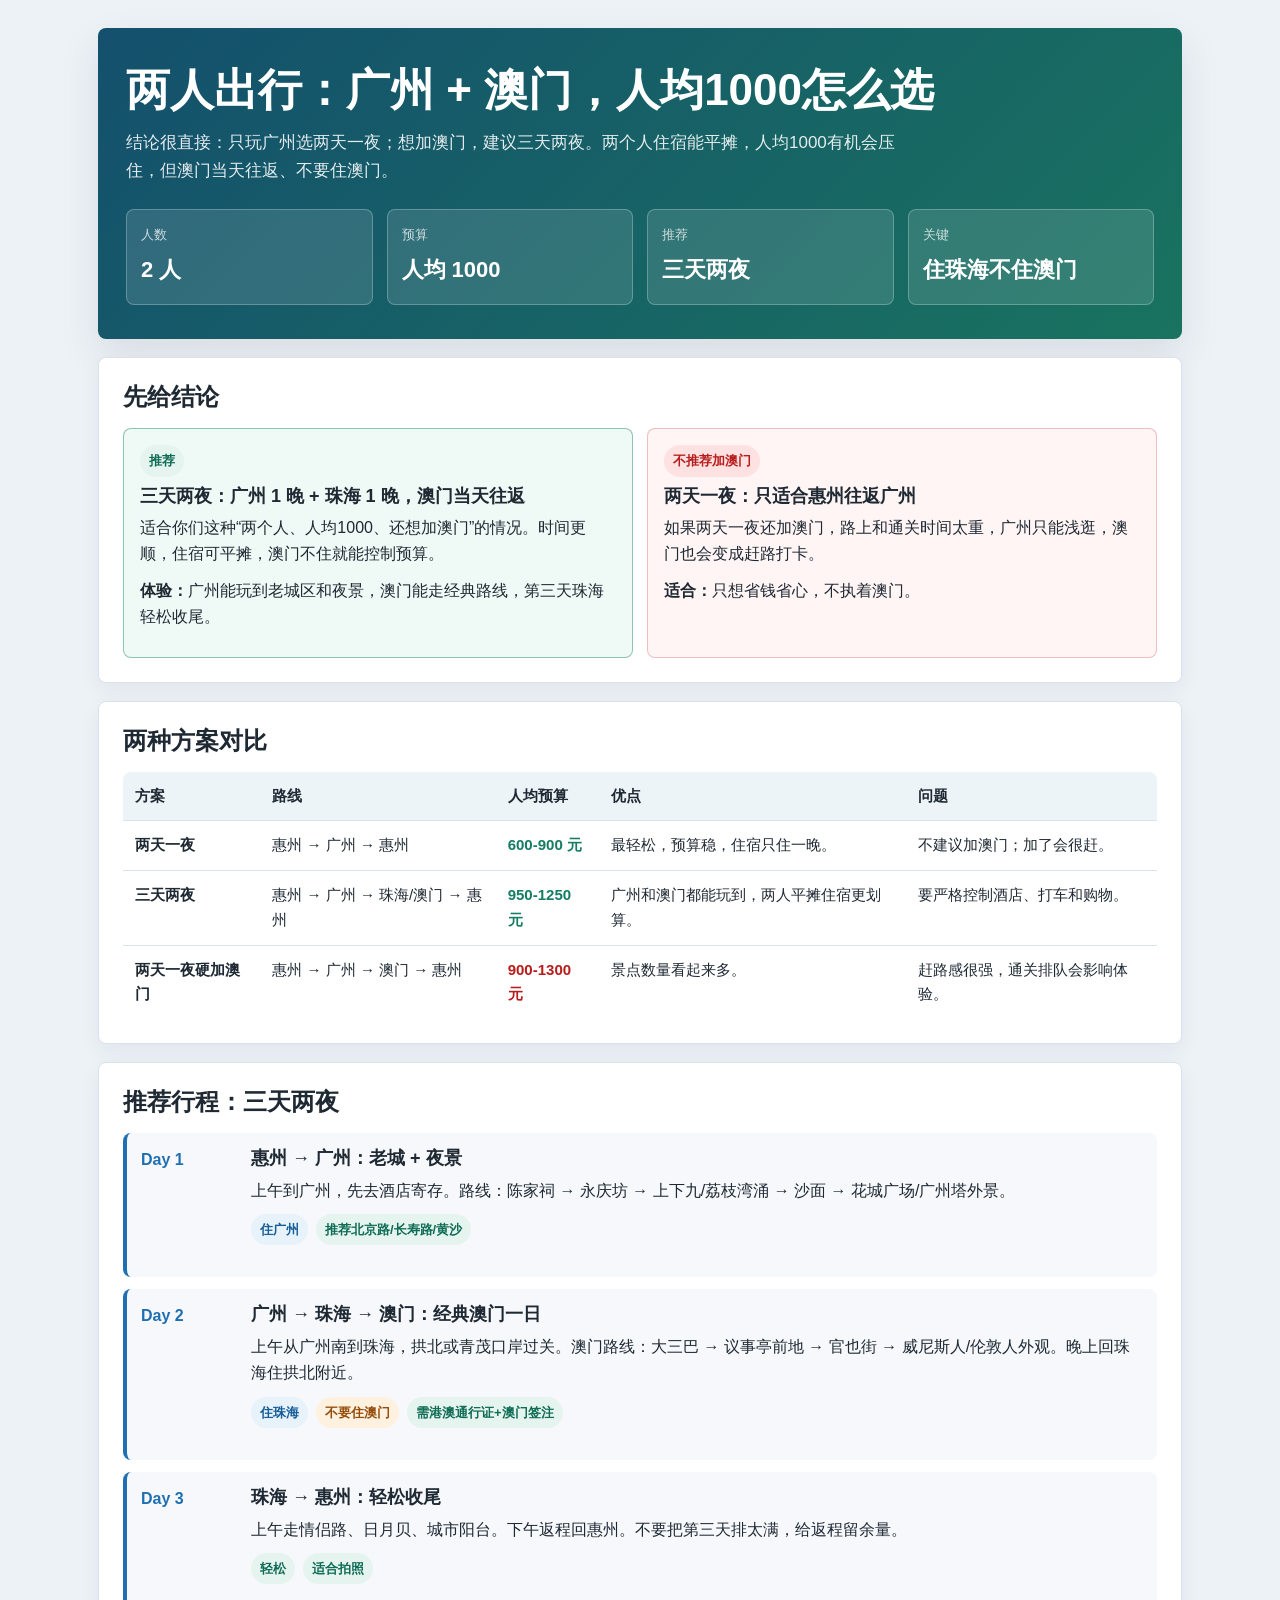
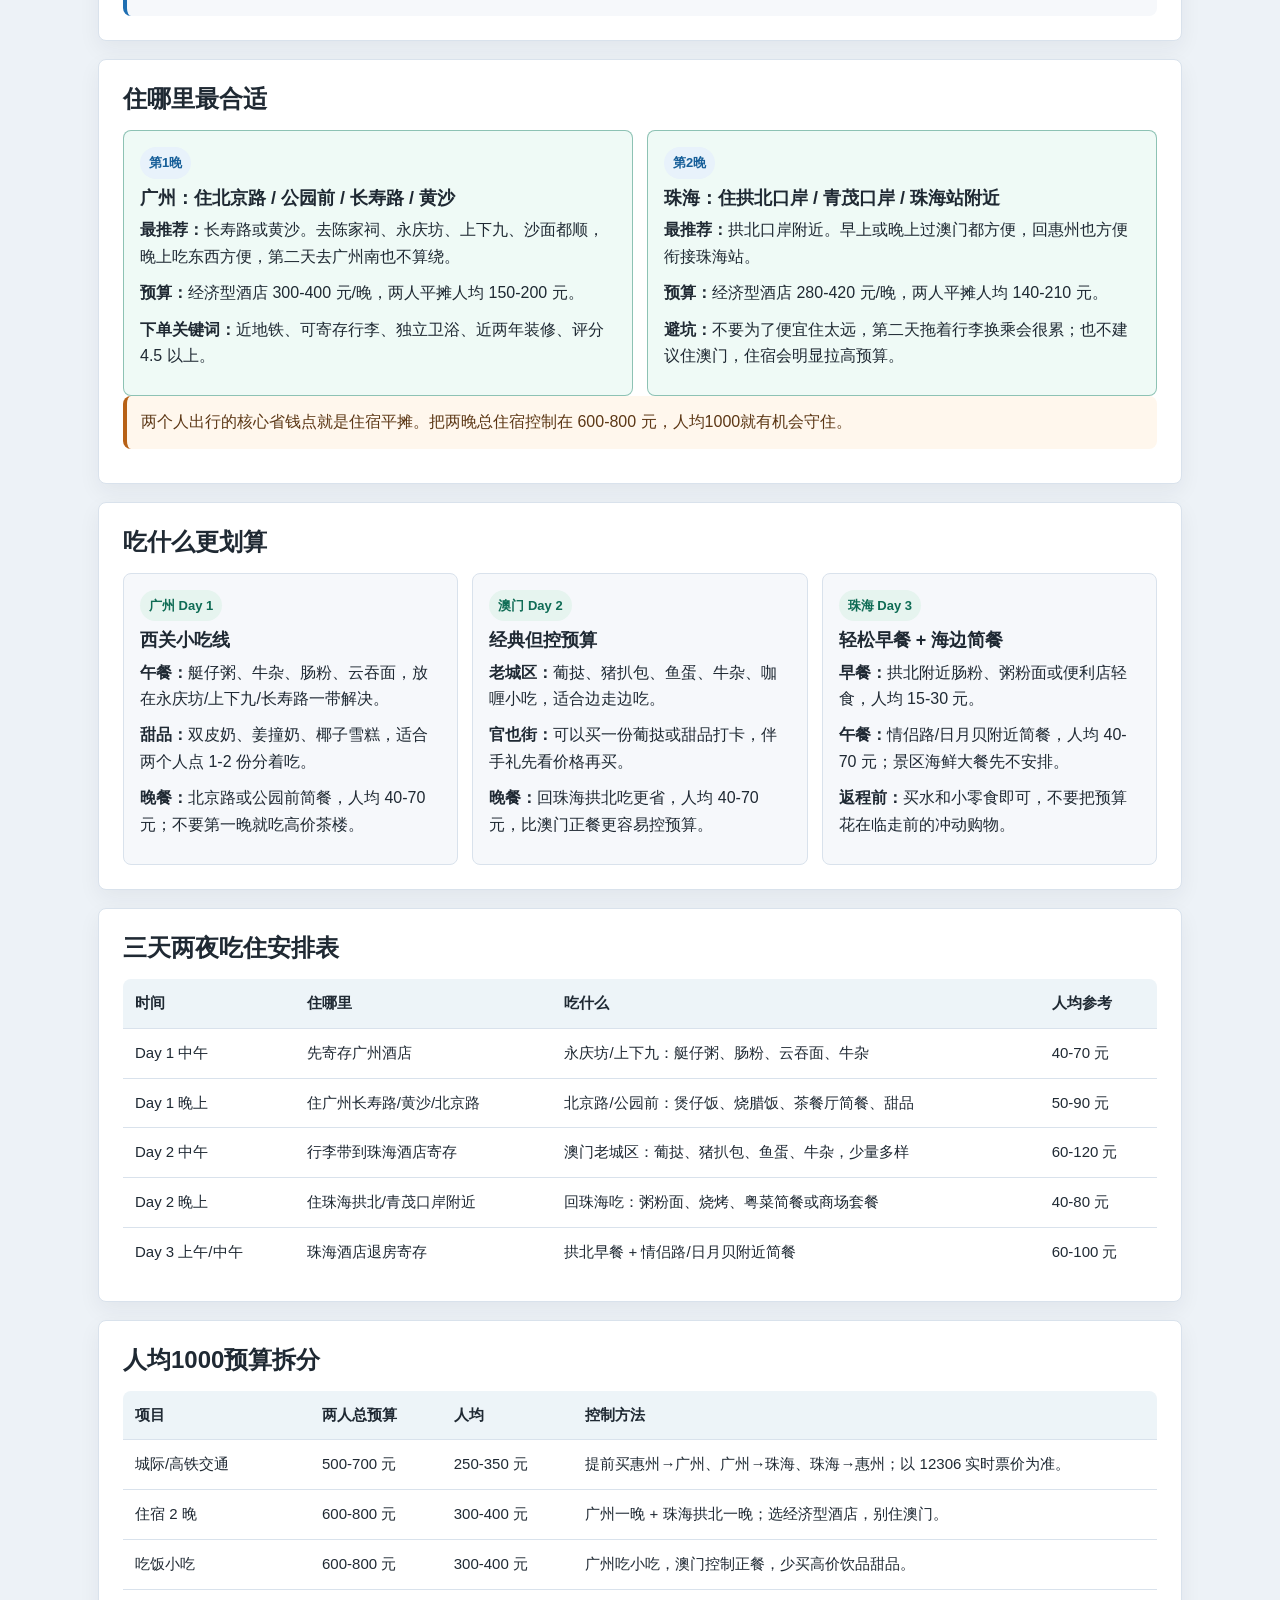
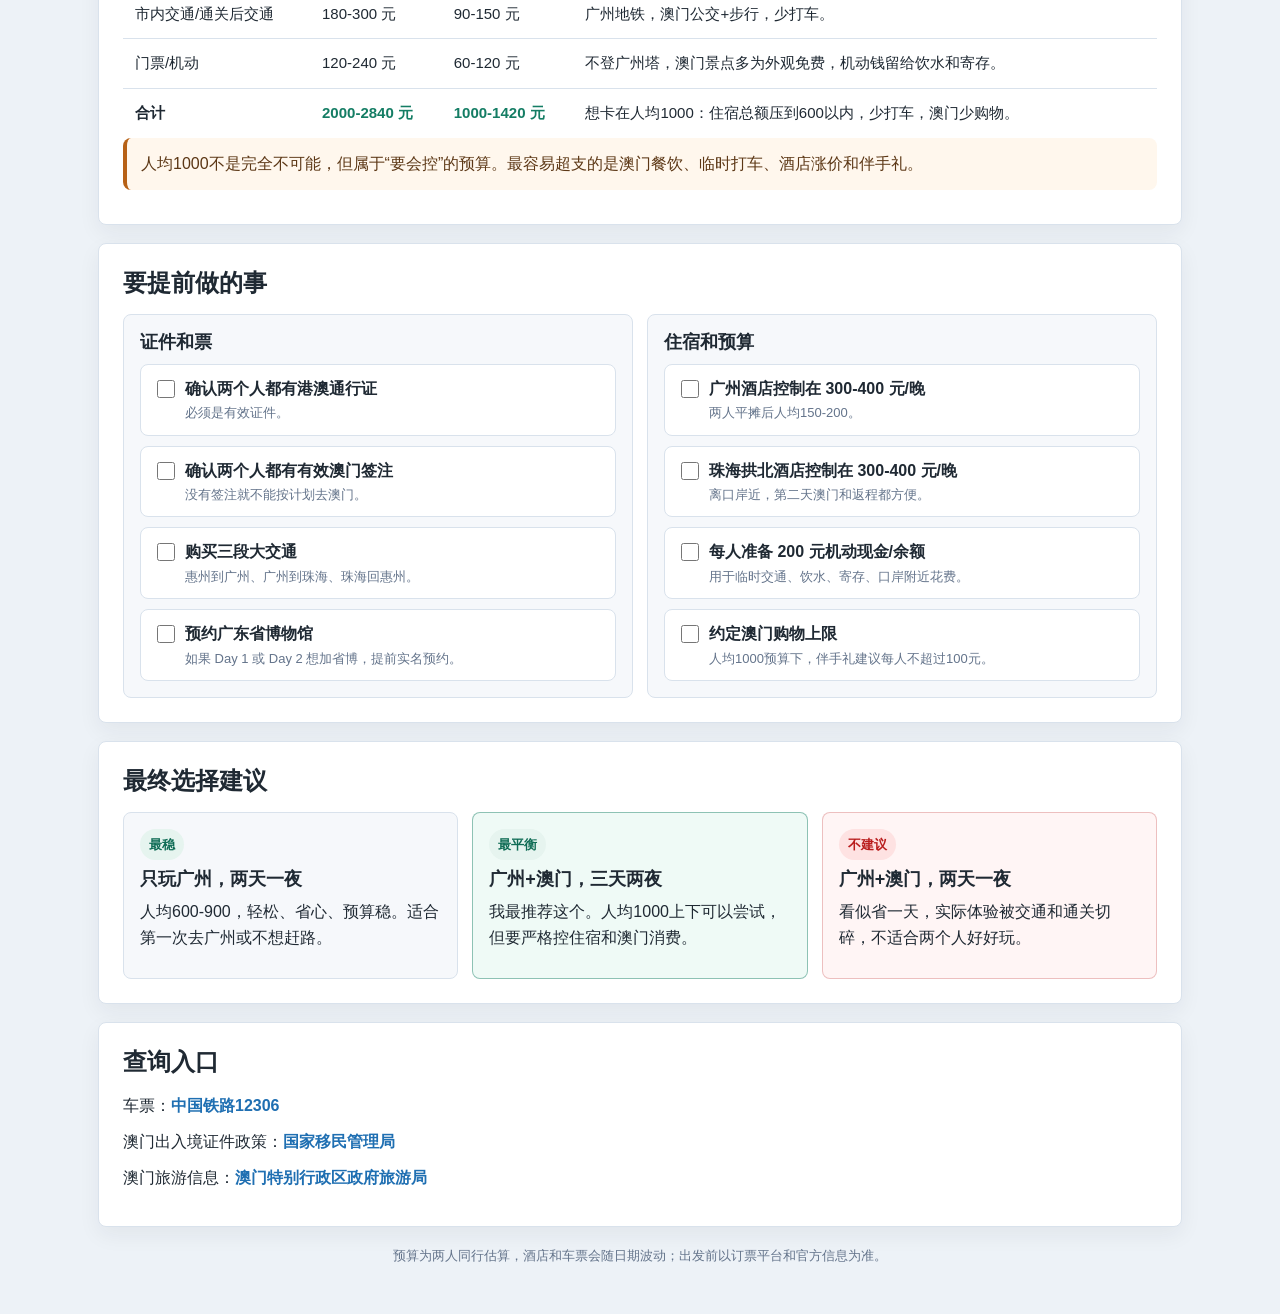
==== web/guangzhou-macau-budget-compare.html @ 6a867946 "Add public Guangzhou Macau travel page" ====
<!doctype html>
<html lang="zh-CN">
<head>
  <meta charset="utf-8">
  <meta name="viewport" content="width=device-width, initial-scale=1">
  <title>两人出行｜广州+澳门 人均1000方案对比</title>
  <style>
    :root {
      --ink: #1f2933;
      --muted: #64748b;
      --line: #d9e2ec;
      --paper: #ffffff;
      --wash: #f6f8fb;
      --green: #147d64;
      --blue: #1f6fb2;
      --orange: #b76116;
      --red: #b91c1c;
      --shadow: 0 16px 40px rgba(31, 41, 51, 0.1);
    }

    * {
      box-sizing: border-box;
    }

    body {
      margin: 0;
      font-family: "Microsoft YaHei", "PingFang SC", Arial, sans-serif;
      color: var(--ink);
      background: #edf2f7;
      line-height: 1.65;
    }

    main {
      max-width: 1120px;
      margin: 0 auto;
      padding: 28px 18px 48px;
    }

    header {
      color: #fff;
      background: linear-gradient(135deg, #14506d, #19735f);
      border-radius: 8px;
      padding: 34px 28px;
      box-shadow: var(--shadow);
    }

    h1, h2, h3 {
      margin: 0;
      line-height: 1.25;
      letter-spacing: 0;
    }

    h1 {
      font-size: clamp(28px, 4vw, 44px);
    }

    h2 {
      margin-bottom: 16px;
      font-size: 24px;
    }

    h3 {
      margin-bottom: 8px;
      font-size: 18px;
    }

    p {
      margin: 0 0 10px;
    }

    .subtitle {
      max-width: 780px;
      margin-top: 12px;
      color: rgba(255, 255, 255, 0.88);
      font-size: 17px;
    }

    .hero-grid,
    .grid-2,
    .grid-3 {
      display: grid;
      gap: 14px;
    }

    .hero-grid {
      grid-template-columns: repeat(4, minmax(0, 1fr));
      margin-top: 24px;
    }

    .grid-2 {
      grid-template-columns: repeat(2, minmax(0, 1fr));
    }

    .grid-3 {
      grid-template-columns: repeat(3, minmax(0, 1fr));
    }

    .metric {
      min-height: 96px;
      padding: 14px;
      border: 1px solid rgba(255, 255, 255, 0.25);
      border-radius: 8px;
      background: rgba(255, 255, 255, 0.12);
    }

    .metric span {
      display: block;
      color: rgba(255, 255, 255, 0.76);
      font-size: 13px;
    }

    .metric strong {
      display: block;
      margin-top: 6px;
      font-size: 22px;
    }

    section {
      margin-top: 18px;
      padding: 24px;
      border: 1px solid var(--line);
      border-radius: 8px;
      background: var(--paper);
      box-shadow: 0 8px 22px rgba(31, 41, 51, 0.06);
    }

    .panel {
      height: 100%;
      padding: 16px;
      border: 1px solid var(--line);
      border-radius: 8px;
      background: var(--wash);
    }

    .winner {
      border-color: rgba(20, 125, 100, 0.45);
      background: #effaf6;
    }

    .risk {
      border-color: rgba(185, 28, 28, 0.25);
      background: #fff5f5;
    }

    .tag {
      display: inline-flex;
      align-items: center;
      margin: 0 8px 8px 0;
      padding: 5px 9px;
      border-radius: 999px;
      background: #e6f4ef;
      color: #0f6c55;
      font-size: 13px;
      font-weight: 800;
    }

    .tag.blue {
      background: #e8f2fb;
      color: #175f99;
    }

    .tag.warn {
      background: #fff1df;
      color: #944d0b;
    }

    .tag.bad {
      background: #fee2e2;
      color: var(--red);
    }

    table {
      width: 100%;
      border-collapse: collapse;
      overflow: hidden;
      border-radius: 8px;
      font-size: 15px;
    }

    th, td {
      padding: 12px;
      border-bottom: 1px solid var(--line);
      text-align: left;
      vertical-align: top;
    }

    th {
      background: #edf4f8;
    }

    tr:last-child td {
      border-bottom: 0;
    }

    .sum {
      color: var(--green);
      font-weight: 800;
    }

    .over {
      color: var(--red);
      font-weight: 800;
    }

    .timeline {
      display: grid;
      gap: 12px;
    }

    .stop {
      display: grid;
      grid-template-columns: 96px 1fr;
      gap: 14px;
      padding: 14px;
      border-left: 4px solid var(--blue);
      border-radius: 8px;
      background: var(--wash);
    }

    .day {
      color: var(--blue);
      font-weight: 900;
    }

    .checklist {
      display: grid;
      gap: 10px;
      margin-top: 10px;
    }

    label.task {
      display: grid;
      grid-template-columns: 22px 1fr;
      gap: 10px;
      align-items: start;
      padding: 11px 12px;
      border: 1px solid var(--line);
      border-radius: 8px;
      background: #fff;
    }

    input[type="checkbox"] {
      width: 18px;
      height: 18px;
      margin-top: 4px;
      accent-color: var(--green);
    }

    .task strong {
      display: block;
    }

    .task small {
      display: block;
      color: var(--muted);
      font-size: 13px;
    }

    .note {
      padding: 13px 14px;
      border-left: 4px solid var(--orange);
      border-radius: 8px;
      background: #fff7ed;
      color: #5c3715;
    }

    a {
      color: var(--blue);
      font-weight: 800;
      text-decoration: none;
    }

    a:hover {
      text-decoration: underline;
    }

    footer {
      margin-top: 18px;
      color: var(--muted);
      text-align: center;
      font-size: 13px;
    }

    @media (max-width: 840px) {
      main {
        padding: 14px 10px 34px;
      }

      header, section {
        padding: 20px;
      }

      .hero-grid,
      .grid-2,
      .grid-3 {
        grid-template-columns: 1fr;
      }

      .stop {
        grid-template-columns: 1fr;
      }
    }

    @media print {
      body {
        background: #fff;
      }

      main {
        max-width: none;
        padding: 0;
      }

      header, section {
        box-shadow: none;
        break-inside: avoid;
      }
    }
  </style>
</head>
<body>
  <main>
    <header>
      <h1>两人出行：广州 + 澳门，人均1000怎么选</h1>
      <p class="subtitle">结论很直接：只玩广州选两天一夜；想加澳门，建议三天两夜。两个人住宿能平摊，人均1000有机会压住，但澳门当天往返、不要住澳门。</p>
      <div class="hero-grid">
        <div class="metric"><span>人数</span><strong>2 人</strong></div>
        <div class="metric"><span>预算</span><strong>人均 1000</strong></div>
        <div class="metric"><span>推荐</span><strong>三天两夜</strong></div>
        <div class="metric"><span>关键</span><strong>住珠海不住澳门</strong></div>
      </div>
    </header>

    <section>
      <h2>先给结论</h2>
      <div class="grid-2">
        <div class="panel winner">
          <span class="tag">推荐</span>
          <h3>三天两夜：广州 1 晚 + 珠海 1 晚，澳门当天往返</h3>
          <p>适合你们这种“两个人、人均1000、还想加澳门”的情况。时间更顺，住宿可平摊，澳门不住就能控制预算。</p>
          <p><strong>体验：</strong>广州能玩到老城区和夜景，澳门能走经典路线，第三天珠海轻松收尾。</p>
        </div>
        <div class="panel risk">
          <span class="tag bad">不推荐加澳门</span>
          <h3>两天一夜：只适合惠州往返广州</h3>
          <p>如果两天一夜还加澳门，路上和通关时间太重，广州只能浅逛，澳门也会变成赶路打卡。</p>
          <p><strong>适合：</strong>只想省钱省心，不执着澳门。</p>
        </div>
      </div>
    </section>

    <section>
      <h2>两种方案对比</h2>
      <table>
        <thead>
          <tr>
            <th>方案</th>
            <th>路线</th>
            <th>人均预算</th>
            <th>优点</th>
            <th>问题</th>
          </tr>
        </thead>
        <tbody>
          <tr>
            <td><strong>两天一夜</strong></td>
            <td>惠州 → 广州 → 惠州</td>
            <td class="sum">600-900 元</td>
            <td>最轻松，预算稳，住宿只住一晚。</td>
            <td>不建议加澳门；加了会很赶。</td>
          </tr>
          <tr>
            <td><strong>三天两夜</strong></td>
            <td>惠州 → 广州 → 珠海/澳门 → 惠州</td>
            <td class="sum">950-1250 元</td>
            <td>广州和澳门都能玩到，两人平摊住宿更划算。</td>
            <td>要严格控制酒店、打车和购物。</td>
          </tr>
          <tr>
            <td><strong>两天一夜硬加澳门</strong></td>
            <td>惠州 → 广州 → 澳门 → 惠州</td>
            <td class="over">900-1300 元</td>
            <td>景点数量看起来多。</td>
            <td>赶路感很强，通关排队会影响体验。</td>
          </tr>
        </tbody>
      </table>
    </section>

    <section>
      <h2>推荐行程：三天两夜</h2>
      <div class="timeline">
        <div class="stop">
          <div class="day">Day 1</div>
          <div>
            <h3>惠州 → 广州：老城 + 夜景</h3>
            <p>上午到广州，先去酒店寄存。路线：陈家祠 → 永庆坊 → 上下九/荔枝湾涌 → 沙面 → 花城广场/广州塔外景。</p>
            <p><span class="tag blue">住广州</span><span class="tag">推荐北京路/长寿路/黄沙</span></p>
          </div>
        </div>
        <div class="stop">
          <div class="day">Day 2</div>
          <div>
            <h3>广州 → 珠海 → 澳门：经典澳门一日</h3>
            <p>上午从广州南到珠海，拱北或青茂口岸过关。澳门路线：大三巴 → 议事亭前地 → 官也街 → 威尼斯人/伦敦人外观。晚上回珠海住拱北附近。</p>
            <p><span class="tag blue">住珠海</span><span class="tag warn">不要住澳门</span><span class="tag">需港澳通行证+澳门签注</span></p>
          </div>
        </div>
        <div class="stop">
          <div class="day">Day 3</div>
          <div>
            <h3>珠海 → 惠州：轻松收尾</h3>
            <p>上午走情侣路、日月贝、城市阳台。下午返程回惠州。不要把第三天排太满，给返程留余量。</p>
            <p><span class="tag">轻松</span><span class="tag">适合拍照</span></p>
          </div>
        </div>
      </div>
    </section>

    <section>
      <h2>住哪里最合适</h2>
      <div class="grid-2">
        <div class="panel winner">
          <span class="tag blue">第1晚</span>
          <h3>广州：住北京路 / 公园前 / 长寿路 / 黄沙</h3>
          <p><strong>最推荐：</strong>长寿路或黄沙。去陈家祠、永庆坊、上下九、沙面都顺，晚上吃东西方便，第二天去广州南也不算绕。</p>
          <p><strong>预算：</strong>经济型酒店 300-400 元/晚，两人平摊人均 150-200 元。</p>
          <p><strong>下单关键词：</strong>近地铁、可寄存行李、独立卫浴、近两年装修、评分 4.5 以上。</p>
        </div>
        <div class="panel winner">
          <span class="tag blue">第2晚</span>
          <h3>珠海：住拱北口岸 / 青茂口岸 / 珠海站附近</h3>
          <p><strong>最推荐：</strong>拱北口岸附近。早上或晚上过澳门都方便，回惠州也方便衔接珠海站。</p>
          <p><strong>预算：</strong>经济型酒店 280-420 元/晚，两人平摊人均 140-210 元。</p>
          <p><strong>避坑：</strong>不要为了便宜住太远，第二天拖着行李换乘会很累；也不建议住澳门，住宿会明显拉高预算。</p>
        </div>
      </div>
      <p class="note">两个人出行的核心省钱点就是住宿平摊。把两晚总住宿控制在 600-800 元，人均1000就有机会守住。</p>
    </section>

    <section>
      <h2>吃什么更划算</h2>
      <div class="grid-3">
        <div class="panel">
          <span class="tag">广州 Day 1</span>
          <h3>西关小吃线</h3>
          <p><strong>午餐：</strong>艇仔粥、牛杂、肠粉、云吞面，放在永庆坊/上下九/长寿路一带解决。</p>
          <p><strong>甜品：</strong>双皮奶、姜撞奶、椰子雪糕，适合两个人点 1-2 份分着吃。</p>
          <p><strong>晚餐：</strong>北京路或公园前简餐，人均 40-70 元；不要第一晚就吃高价茶楼。</p>
        </div>
        <div class="panel">
          <span class="tag">澳门 Day 2</span>
          <h3>经典但控预算</h3>
          <p><strong>老城区：</strong>葡挞、猪扒包、鱼蛋、牛杂、咖喱小吃，适合边走边吃。</p>
          <p><strong>官也街：</strong>可以买一份葡挞或甜品打卡，伴手礼先看价格再买。</p>
          <p><strong>晚餐：</strong>回珠海拱北吃更省，人均 40-70 元，比澳门正餐更容易控预算。</p>
        </div>
        <div class="panel">
          <span class="tag">珠海 Day 3</span>
          <h3>轻松早餐 + 海边简餐</h3>
          <p><strong>早餐：</strong>拱北附近肠粉、粥粉面或便利店轻食，人均 15-30 元。</p>
          <p><strong>午餐：</strong>情侣路/日月贝附近简餐，人均 40-70 元；景区海鲜大餐先不安排。</p>
          <p><strong>返程前：</strong>买水和小零食即可，不要把预算花在临走前的冲动购物。</p>
        </div>
      </div>
    </section>

    <section>
      <h2>三天两夜吃住安排表</h2>
      <table>
        <thead>
          <tr>
            <th>时间</th>
            <th>住哪里</th>
            <th>吃什么</th>
            <th>人均参考</th>
          </tr>
        </thead>
        <tbody>
          <tr>
            <td>Day 1 中午</td>
            <td>先寄存广州酒店</td>
            <td>永庆坊/上下九：艇仔粥、肠粉、云吞面、牛杂</td>
            <td>40-70 元</td>
          </tr>
          <tr>
            <td>Day 1 晚上</td>
            <td>住广州长寿路/黄沙/北京路</td>
            <td>北京路/公园前：煲仔饭、烧腊饭、茶餐厅简餐、甜品</td>
            <td>50-90 元</td>
          </tr>
          <tr>
            <td>Day 2 中午</td>
            <td>行李带到珠海酒店寄存</td>
            <td>澳门老城区：葡挞、猪扒包、鱼蛋、牛杂，少量多样</td>
            <td>60-120 元</td>
          </tr>
          <tr>
            <td>Day 2 晚上</td>
            <td>住珠海拱北/青茂口岸附近</td>
            <td>回珠海吃：粥粉面、烧烤、粤菜简餐或商场套餐</td>
            <td>40-80 元</td>
          </tr>
          <tr>
            <td>Day 3 上午/中午</td>
            <td>珠海酒店退房寄存</td>
            <td>拱北早餐 + 情侣路/日月贝附近简餐</td>
            <td>60-100 元</td>
          </tr>
        </tbody>
      </table>
    </section>

    <section>
      <h2>人均1000预算拆分</h2>
      <table>
        <thead>
          <tr>
            <th>项目</th>
            <th>两人总预算</th>
            <th>人均</th>
            <th>控制方法</th>
          </tr>
        </thead>
        <tbody>
          <tr>
            <td>城际/高铁交通</td>
            <td>500-700 元</td>
            <td>250-350 元</td>
            <td>提前买惠州→广州、广州→珠海、珠海→惠州；以 12306 实时票价为准。</td>
          </tr>
          <tr>
            <td>住宿 2 晚</td>
            <td>600-800 元</td>
            <td>300-400 元</td>
            <td>广州一晚 + 珠海拱北一晚；选经济型酒店，别住澳门。</td>
          </tr>
          <tr>
            <td>吃饭小吃</td>
            <td>600-800 元</td>
            <td>300-400 元</td>
            <td>广州吃小吃，澳门控制正餐，少买高价饮品甜品。</td>
          </tr>
          <tr>
            <td>市内交通/通关后交通</td>
            <td>180-300 元</td>
            <td>90-150 元</td>
            <td>广州地铁，澳门公交+步行，少打车。</td>
          </tr>
          <tr>
            <td>门票/机动</td>
            <td>120-240 元</td>
            <td>60-120 元</td>
            <td>不登广州塔，澳门景点多为外观免费，机动钱留给饮水和寄存。</td>
          </tr>
          <tr>
            <td><strong>合计</strong></td>
            <td class="sum">2000-2840 元</td>
            <td class="sum">1000-1420 元</td>
            <td>想卡在人均1000：住宿总额压到600以内，少打车，澳门少购物。</td>
          </tr>
        </tbody>
      </table>
      <p class="note">人均1000不是完全不可能，但属于“要会控”的预算。最容易超支的是澳门餐饮、临时打车、酒店涨价和伴手礼。</p>
    </section>

    <section>
      <h2>要提前做的事</h2>
      <div class="grid-2">
        <div class="panel">
          <h3>证件和票</h3>
          <div class="checklist">
            <label class="task"><input type="checkbox"><span><strong>确认两个人都有港澳通行证</strong><small>必须是有效证件。</small></span></label>
            <label class="task"><input type="checkbox"><span><strong>确认两个人都有有效澳门签注</strong><small>没有签注就不能按计划去澳门。</small></span></label>
            <label class="task"><input type="checkbox"><span><strong>购买三段大交通</strong><small>惠州到广州、广州到珠海、珠海回惠州。</small></span></label>
            <label class="task"><input type="checkbox"><span><strong>预约广东省博物馆</strong><small>如果 Day 1 或 Day 2 想加省博，提前实名预约。</small></span></label>
          </div>
        </div>
        <div class="panel">
          <h3>住宿和预算</h3>
          <div class="checklist">
            <label class="task"><input type="checkbox"><span><strong>广州酒店控制在 300-400 元/晚</strong><small>两人平摊后人均150-200。</small></span></label>
            <label class="task"><input type="checkbox"><span><strong>珠海拱北酒店控制在 300-400 元/晚</strong><small>离口岸近，第二天澳门和返程都方便。</small></span></label>
            <label class="task"><input type="checkbox"><span><strong>每人准备 200 元机动现金/余额</strong><small>用于临时交通、饮水、寄存、口岸附近花费。</small></span></label>
            <label class="task"><input type="checkbox"><span><strong>约定澳门购物上限</strong><small>人均1000预算下，伴手礼建议每人不超过100元。</small></span></label>
          </div>
        </div>
      </div>
    </section>

    <section>
      <h2>最终选择建议</h2>
      <div class="grid-3">
        <div class="panel">
          <span class="tag">最稳</span>
          <h3>只玩广州，两天一夜</h3>
          <p>人均600-900，轻松、省心、预算稳。适合第一次去广州或不想赶路。</p>
        </div>
        <div class="panel winner">
          <span class="tag">最平衡</span>
          <h3>广州+澳门，三天两夜</h3>
          <p>我最推荐这个。人均1000上下可以尝试，但要严格控住宿和澳门消费。</p>
        </div>
        <div class="panel risk">
          <span class="tag bad">不建议</span>
          <h3>广州+澳门，两天一夜</h3>
          <p>看似省一天，实际体验被交通和通关切碎，不适合两个人好好玩。</p>
        </div>
      </div>
    </section>

    <section>
      <h2>查询入口</h2>
      <p>车票：<a href="https://www.12306.cn/" target="_blank" rel="noreferrer">中国铁路12306</a></p>
      <p>澳门出入境证件政策：<a href="https://www.nia.gov.cn/" target="_blank" rel="noreferrer">国家移民管理局</a></p>
      <p>澳门旅游信息：<a href="https://www.macaotourism.gov.mo/zh-hans/" target="_blank" rel="noreferrer">澳门特别行政区政府旅游局</a></p>
    </section>

    <footer>
      预算为两人同行估算，酒店和车票会随日期波动；出发前以订票平台和官方信息为准。
    </footer>
  </main>
</body>
</html>
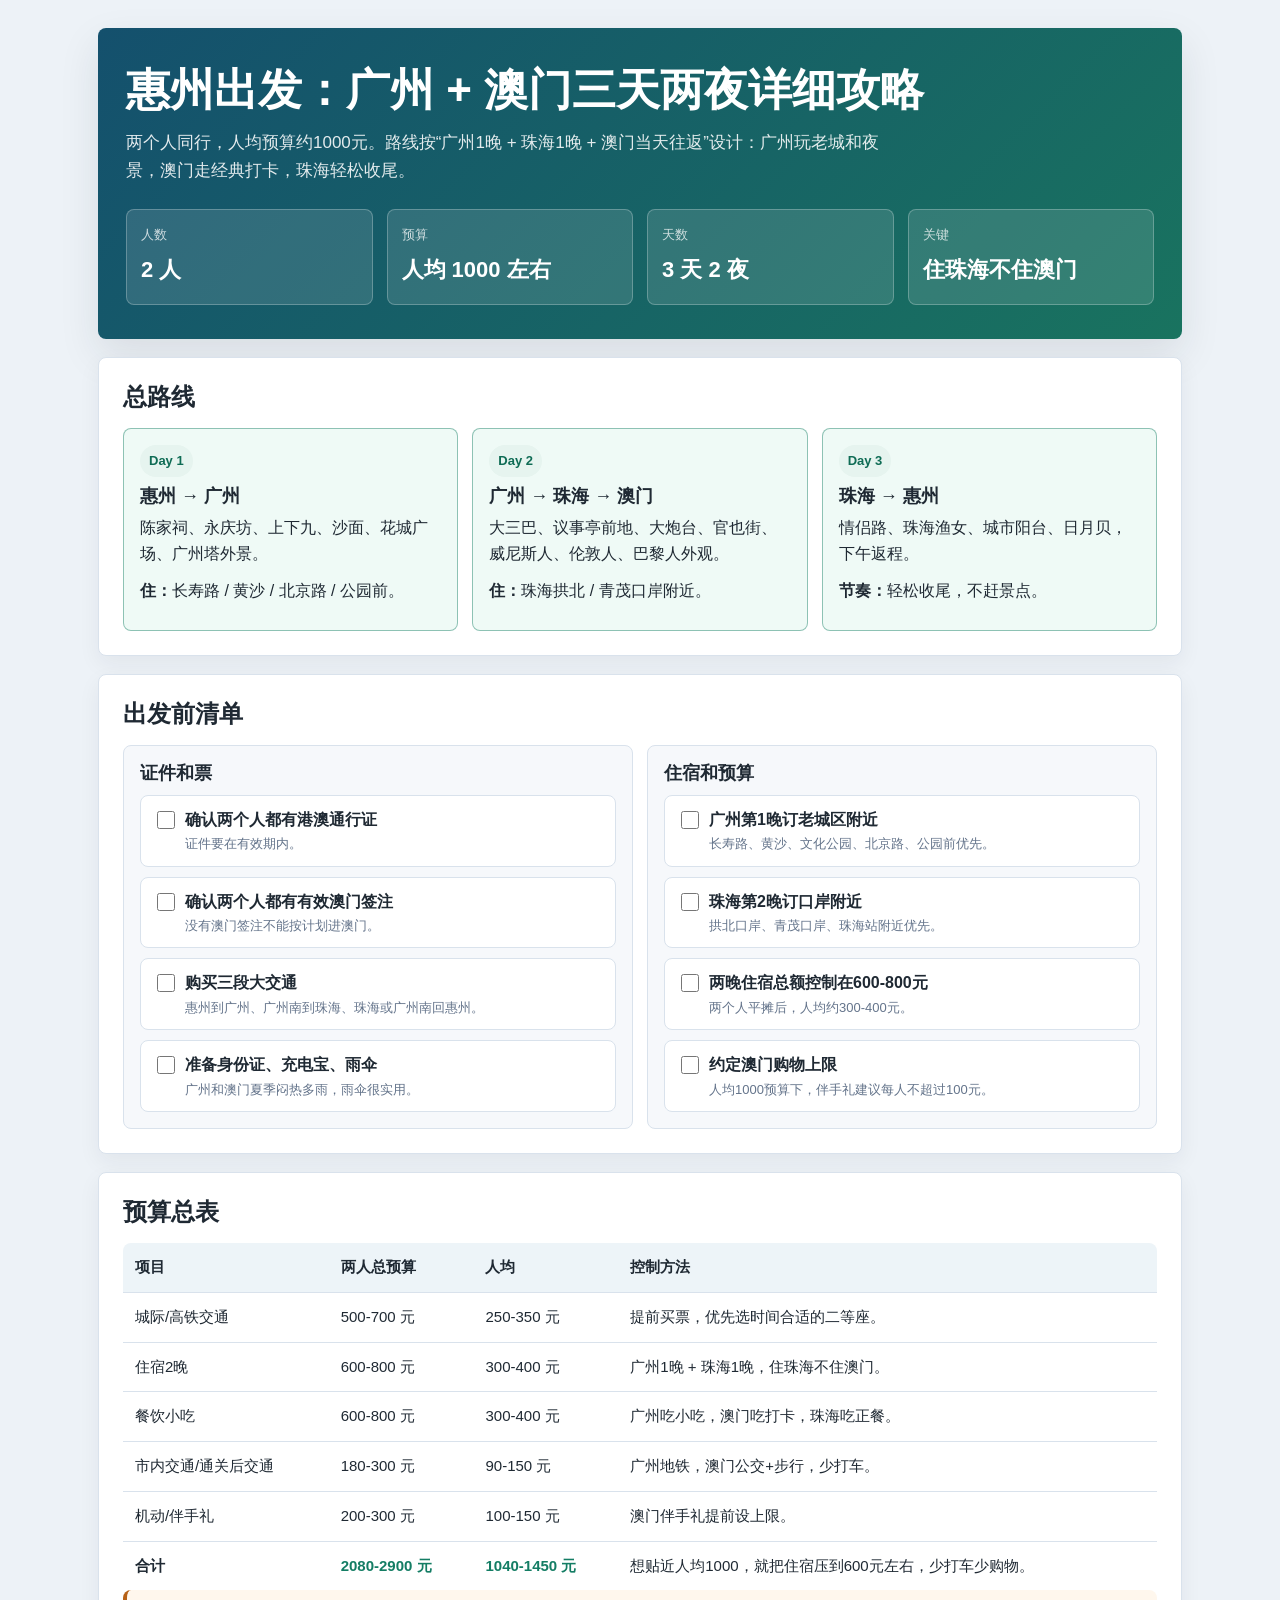
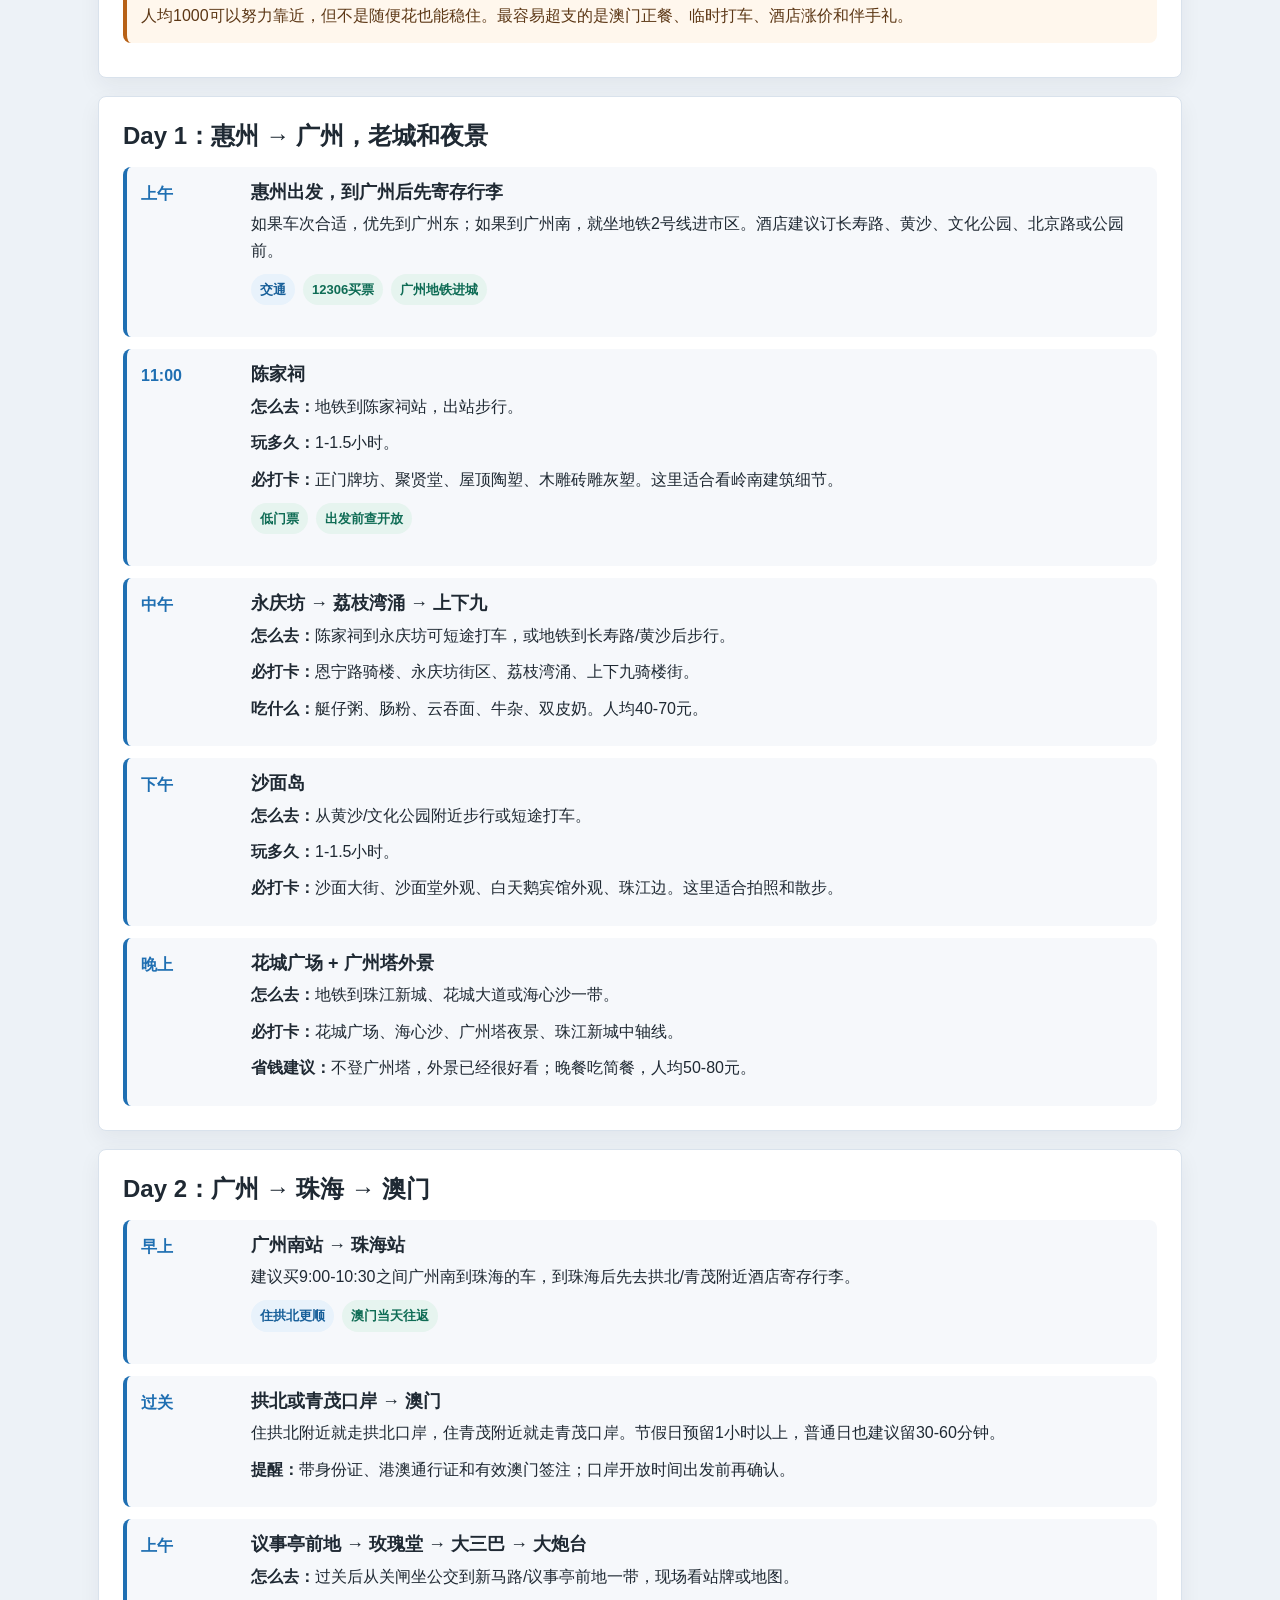
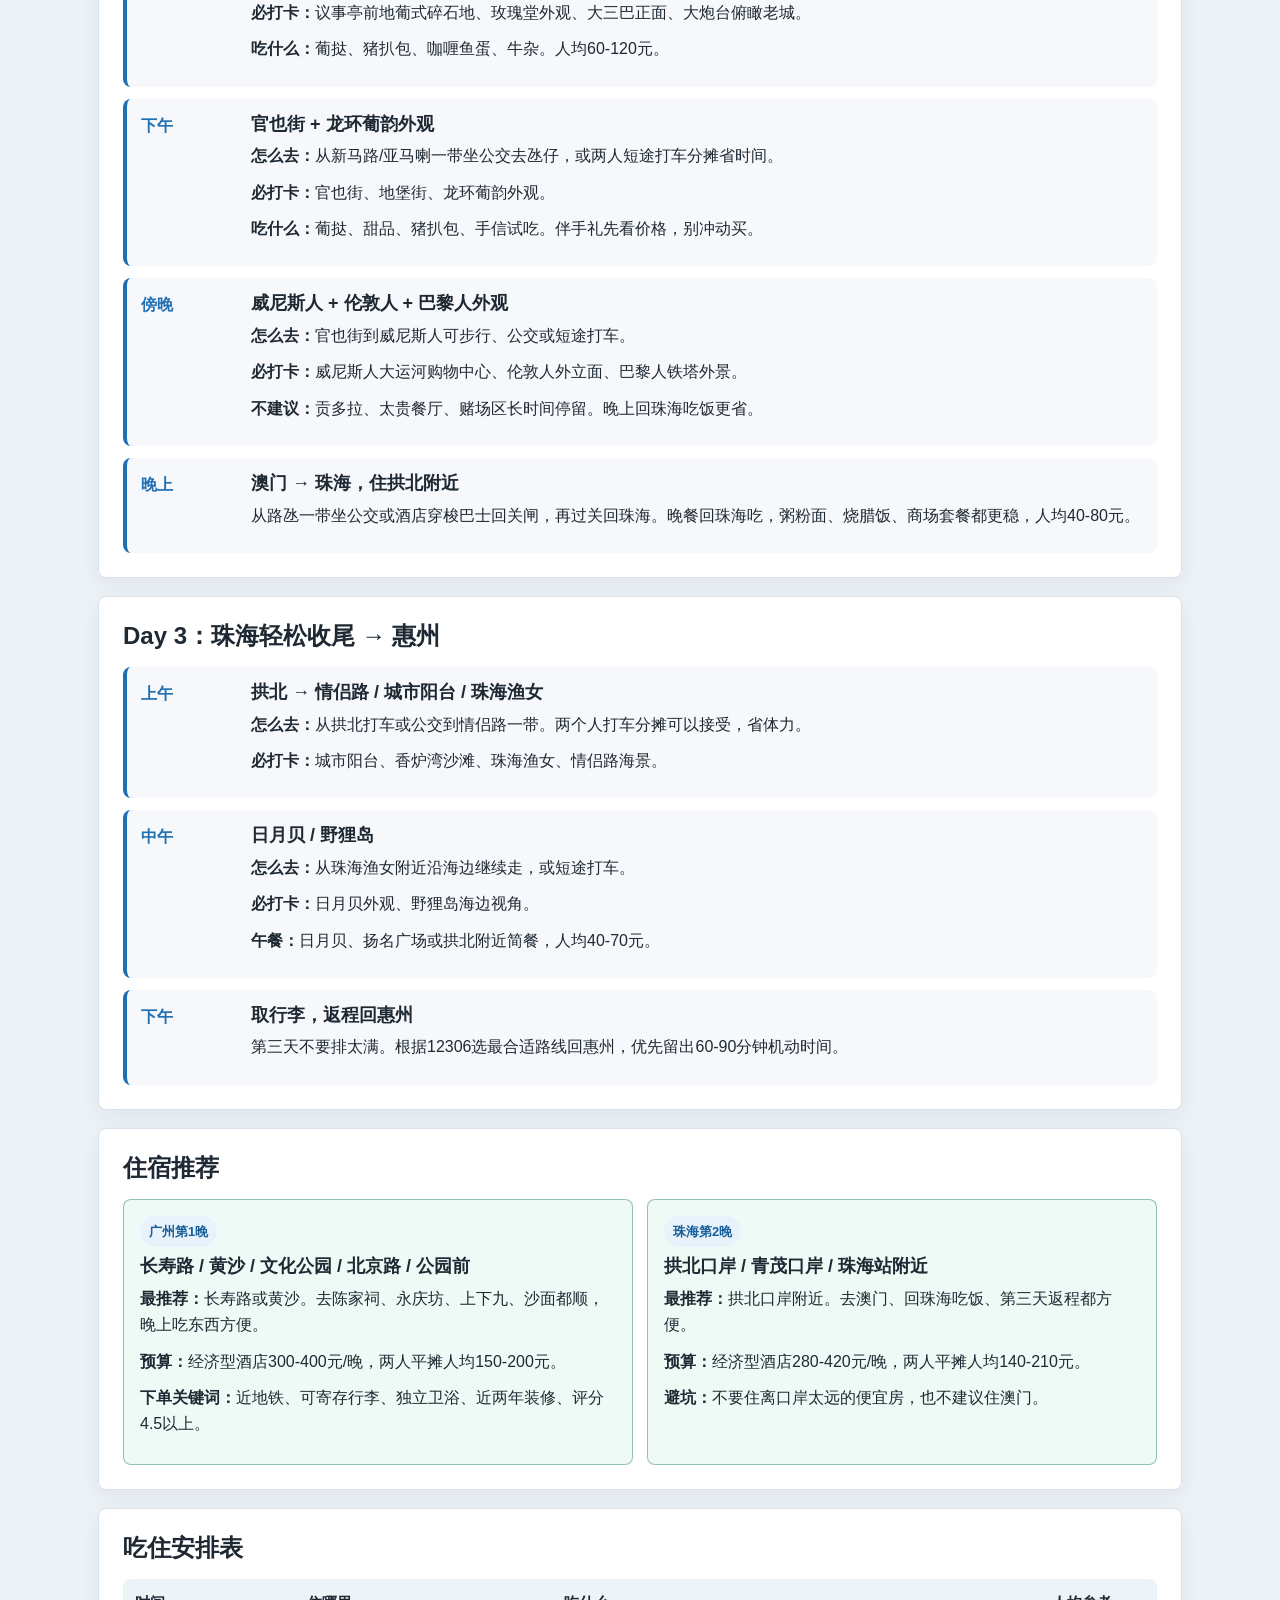
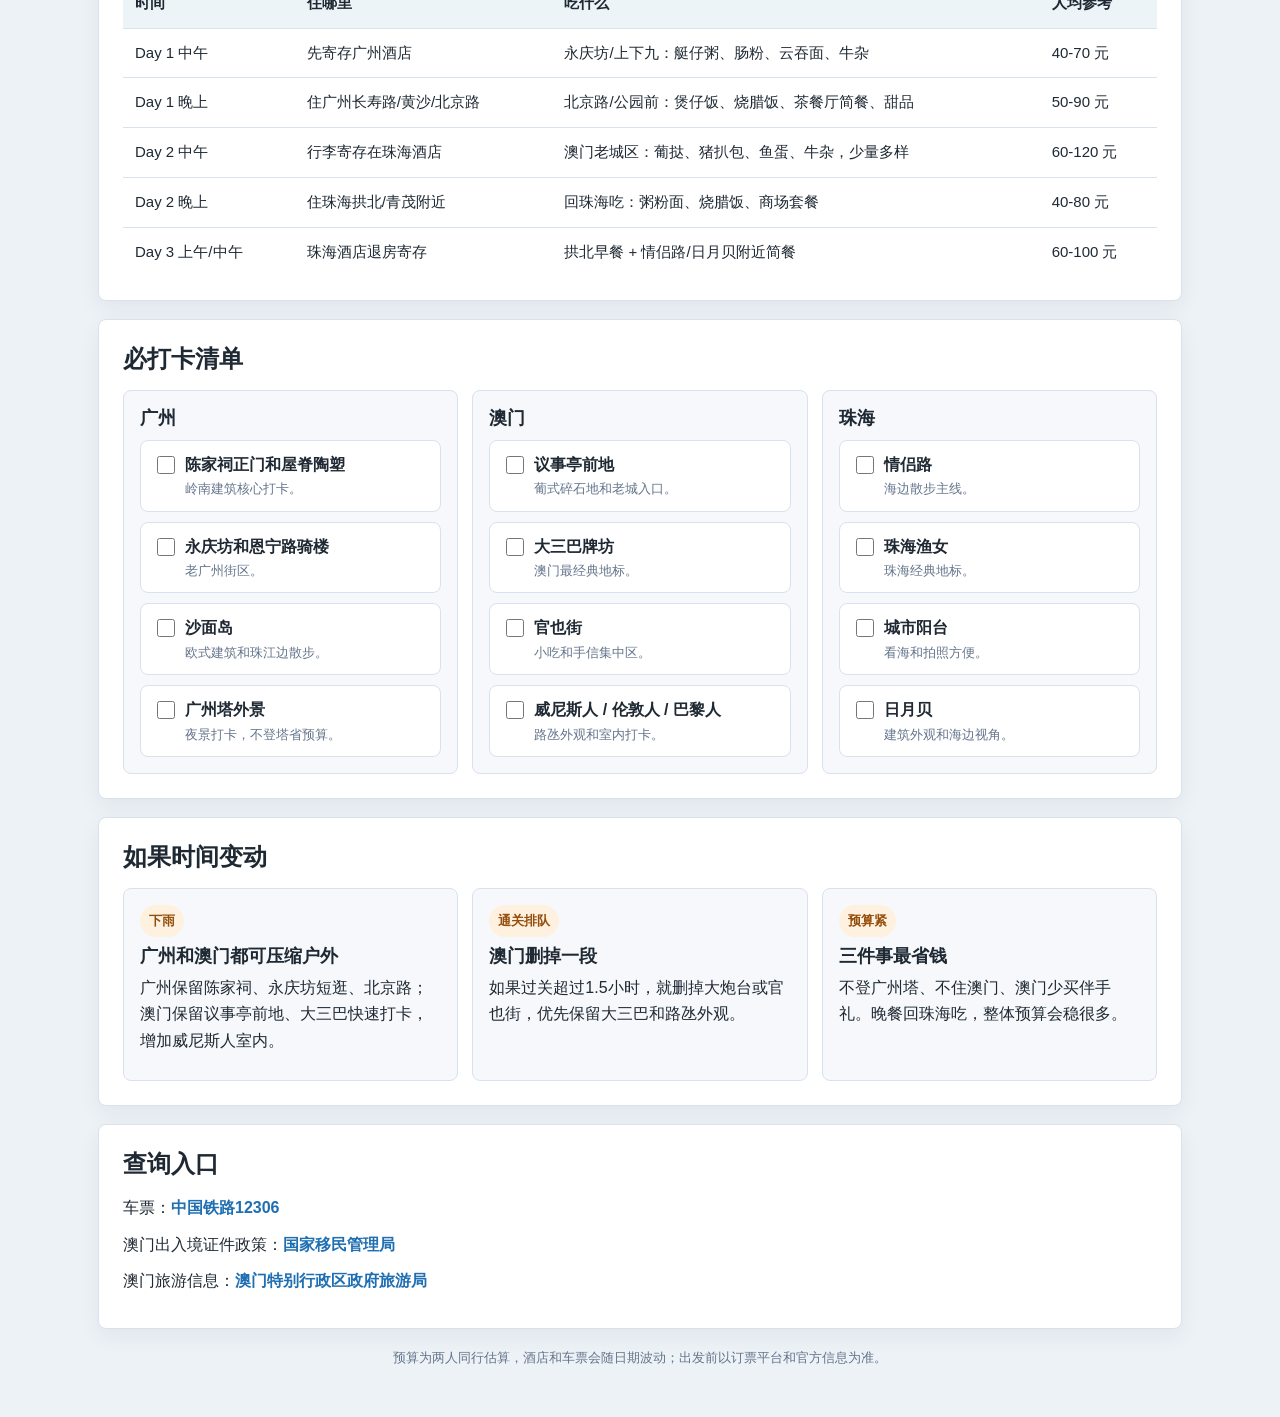
==== commit afdf3ac0: "Expand public travel guide details" ====
--- a/web/guangzhou-macau-budget-compare.html
+++ b/web/guangzhou-macau-budget-compare.html
@@ -3,7 +3,7 @@
 <head>
   <meta charset="utf-8">
   <meta name="viewport" content="width=device-width, initial-scale=1">
-  <title>两人出行｜广州+澳门 人均1000方案对比</title>
+  <title>惠州出发｜广州+澳门三天两夜详细攻略</title>
   <style>
     :root {
       --ink: #1f2933;
@@ -321,152 +321,276 @@
 <body>
   <main>
     <header>
-      <h1>两人出行：广州 + 澳门，人均1000怎么选</h1>
-      <p class="subtitle">结论很直接：只玩广州选两天一夜；想加澳门，建议三天两夜。两个人住宿能平摊，人均1000有机会压住，但澳门当天往返、不要住澳门。</p>
+      <h1>惠州出发：广州 + 澳门三天两夜详细攻略</h1>
+      <p class="subtitle">两个人同行，人均预算约1000元。路线按“广州1晚 + 珠海1晚 + 澳门当天往返”设计：广州玩老城和夜景，澳门走经典打卡，珠海轻松收尾。</p>
       <div class="hero-grid">
         <div class="metric"><span>人数</span><strong>2 人</strong></div>
-        <div class="metric"><span>预算</span><strong>人均 1000</strong></div>
-        <div class="metric"><span>推荐</span><strong>三天两夜</strong></div>
+        <div class="metric"><span>预算</span><strong>人均 1000 左右</strong></div>
+        <div class="metric"><span>天数</span><strong>3 天 2 夜</strong></div>
         <div class="metric"><span>关键</span><strong>住珠海不住澳门</strong></div>
       </div>
     </header>
 
     <section>
-      <h2>先给结论</h2>
+      <h2>总路线</h2>
+      <div class="grid-3">
+        <div class="panel winner">
+          <span class="tag">Day 1</span>
+          <h3>惠州 → 广州</h3>
+          <p>陈家祠、永庆坊、上下九、沙面、花城广场、广州塔外景。</p>
+          <p><strong>住：</strong>长寿路 / 黄沙 / 北京路 / 公园前。</p>
+        </div>
+        <div class="panel winner">
+          <span class="tag">Day 2</span>
+          <h3>广州 → 珠海 → 澳门</h3>
+          <p>大三巴、议事亭前地、大炮台、官也街、威尼斯人、伦敦人、巴黎人外观。</p>
+          <p><strong>住：</strong>珠海拱北 / 青茂口岸附近。</p>
+        </div>
+        <div class="panel winner">
+          <span class="tag">Day 3</span>
+          <h3>珠海 → 惠州</h3>
+          <p>情侣路、珠海渔女、城市阳台、日月贝，下午返程。</p>
+          <p><strong>节奏：</strong>轻松收尾，不赶景点。</p>
+        </div>
+      </div>
+    </section>
+
+    <section>
+      <h2>出发前清单</h2>
+      <div class="grid-2">
+        <div class="panel">
+          <h3>证件和票</h3>
+          <div class="checklist">
+            <label class="task"><input type="checkbox"><span><strong>确认两个人都有港澳通行证</strong><small>证件要在有效期内。</small></span></label>
+            <label class="task"><input type="checkbox"><span><strong>确认两个人都有有效澳门签注</strong><small>没有澳门签注不能按计划进澳门。</small></span></label>
+            <label class="task"><input type="checkbox"><span><strong>购买三段大交通</strong><small>惠州到广州、广州南到珠海、珠海或广州南回惠州。</small></span></label>
+            <label class="task"><input type="checkbox"><span><strong>准备身份证、充电宝、雨伞</strong><small>广州和澳门夏季闷热多雨，雨伞很实用。</small></span></label>
+          </div>
+        </div>
+        <div class="panel">
+          <h3>住宿和预算</h3>
+          <div class="checklist">
+            <label class="task"><input type="checkbox"><span><strong>广州第1晚订老城区附近</strong><small>长寿路、黄沙、文化公园、北京路、公园前优先。</small></span></label>
+            <label class="task"><input type="checkbox"><span><strong>珠海第2晚订口岸附近</strong><small>拱北口岸、青茂口岸、珠海站附近优先。</small></span></label>
+            <label class="task"><input type="checkbox"><span><strong>两晚住宿总额控制在600-800元</strong><small>两个人平摊后，人均约300-400元。</small></span></label>
+            <label class="task"><input type="checkbox"><span><strong>约定澳门购物上限</strong><small>人均1000预算下，伴手礼建议每人不超过100元。</small></span></label>
+          </div>
+        </div>
+      </div>
+    </section>
+
+    <section>
+      <h2>预算总表</h2>
+      <table>
+        <thead>
+          <tr>
+            <th>项目</th>
+            <th>两人总预算</th>
+            <th>人均</th>
+            <th>控制方法</th>
+          </tr>
+        </thead>
+        <tbody>
+          <tr>
+            <td>城际/高铁交通</td>
+            <td>500-700 元</td>
+            <td>250-350 元</td>
+            <td>提前买票，优先选时间合适的二等座。</td>
+          </tr>
+          <tr>
+            <td>住宿2晚</td>
+            <td>600-800 元</td>
+            <td>300-400 元</td>
+            <td>广州1晚 + 珠海1晚，住珠海不住澳门。</td>
+          </tr>
+          <tr>
+            <td>餐饮小吃</td>
+            <td>600-800 元</td>
+            <td>300-400 元</td>
+            <td>广州吃小吃，澳门吃打卡，珠海吃正餐。</td>
+          </tr>
+          <tr>
+            <td>市内交通/通关后交通</td>
+            <td>180-300 元</td>
+            <td>90-150 元</td>
+            <td>广州地铁，澳门公交+步行，少打车。</td>
+          </tr>
+          <tr>
+            <td>机动/伴手礼</td>
+            <td>200-300 元</td>
+            <td>100-150 元</td>
+            <td>澳门伴手礼提前设上限。</td>
+          </tr>
+          <tr>
+            <td><strong>合计</strong></td>
+            <td class="sum">2080-2900 元</td>
+            <td class="sum">1040-1450 元</td>
+            <td>想贴近人均1000，就把住宿压到600元左右，少打车少购物。</td>
+          </tr>
+        </tbody>
+      </table>
+      <p class="note">人均1000可以努力靠近，但不是随便花也能稳住。最容易超支的是澳门正餐、临时打车、酒店涨价和伴手礼。</p>
+    </section>
+
+    <section>
+      <h2>Day 1：惠州 → 广州，老城和夜景</h2>
+      <div class="timeline">
+        <div class="stop">
+          <div class="day">上午</div>
+          <div>
+            <h3>惠州出发，到广州后先寄存行李</h3>
+            <p>如果车次合适，优先到广州东；如果到广州南，就坐地铁2号线进市区。酒店建议订长寿路、黄沙、文化公园、北京路或公园前。</p>
+            <p><span class="tag blue">交通</span><span class="tag">12306买票</span><span class="tag">广州地铁进城</span></p>
+          </div>
+        </div>
+        <div class="stop">
+          <div class="day">11:00</div>
+          <div>
+            <h3>陈家祠</h3>
+            <p><strong>怎么去：</strong>地铁到陈家祠站，出站步行。</p>
+            <p><strong>玩多久：</strong>1-1.5小时。</p>
+            <p><strong>必打卡：</strong>正门牌坊、聚贤堂、屋顶陶塑、木雕砖雕灰塑。这里适合看岭南建筑细节。</p>
+            <p><span class="tag">低门票</span><span class="tag">出发前查开放</span></p>
+          </div>
+        </div>
+        <div class="stop">
+          <div class="day">中午</div>
+          <div>
+            <h3>永庆坊 → 荔枝湾涌 → 上下九</h3>
+            <p><strong>怎么去：</strong>陈家祠到永庆坊可短途打车，或地铁到长寿路/黄沙后步行。</p>
+            <p><strong>必打卡：</strong>恩宁路骑楼、永庆坊街区、荔枝湾涌、上下九骑楼街。</p>
+            <p><strong>吃什么：</strong>艇仔粥、肠粉、云吞面、牛杂、双皮奶。人均40-70元。</p>
+          </div>
+        </div>
+        <div class="stop">
+          <div class="day">下午</div>
+          <div>
+            <h3>沙面岛</h3>
+            <p><strong>怎么去：</strong>从黄沙/文化公园附近步行或短途打车。</p>
+            <p><strong>玩多久：</strong>1-1.5小时。</p>
+            <p><strong>必打卡：</strong>沙面大街、沙面堂外观、白天鹅宾馆外观、珠江边。这里适合拍照和散步。</p>
+          </div>
+        </div>
+        <div class="stop">
+          <div class="day">晚上</div>
+          <div>
+            <h3>花城广场 + 广州塔外景</h3>
+            <p><strong>怎么去：</strong>地铁到珠江新城、花城大道或海心沙一带。</p>
+            <p><strong>必打卡：</strong>花城广场、海心沙、广州塔夜景、珠江新城中轴线。</p>
+            <p><strong>省钱建议：</strong>不登广州塔，外景已经很好看；晚餐吃简餐，人均50-80元。</p>
+          </div>
+        </div>
+      </div>
+    </section>
+
+    <section>
+      <h2>Day 2：广州 → 珠海 → 澳门</h2>
+      <div class="timeline">
+        <div class="stop">
+          <div class="day">早上</div>
+          <div>
+            <h3>广州南站 → 珠海站</h3>
+            <p>建议买9:00-10:30之间广州南到珠海的车，到珠海后先去拱北/青茂附近酒店寄存行李。</p>
+            <p><span class="tag blue">住拱北更顺</span><span class="tag">澳门当天往返</span></p>
+          </div>
+        </div>
+        <div class="stop">
+          <div class="day">过关</div>
+          <div>
+            <h3>拱北或青茂口岸 → 澳门</h3>
+            <p>住拱北附近就走拱北口岸，住青茂附近就走青茂口岸。节假日预留1小时以上，普通日也建议留30-60分钟。</p>
+            <p><strong>提醒：</strong>带身份证、港澳通行证和有效澳门签注；口岸开放时间出发前再确认。</p>
+          </div>
+        </div>
+        <div class="stop">
+          <div class="day">上午</div>
+          <div>
+            <h3>议事亭前地 → 玫瑰堂 → 大三巴 → 大炮台</h3>
+            <p><strong>怎么去：</strong>过关后从关闸坐公交到新马路/议事亭前地一带，现场看站牌或地图。</p>
+            <p><strong>必打卡：</strong>议事亭前地葡式碎石地、玫瑰堂外观、大三巴正面、大炮台俯瞰老城。</p>
+            <p><strong>吃什么：</strong>葡挞、猪扒包、咖喱鱼蛋、牛杂。人均60-120元。</p>
+          </div>
+        </div>
+        <div class="stop">
+          <div class="day">下午</div>
+          <div>
+            <h3>官也街 + 龙环葡韵外观</h3>
+            <p><strong>怎么去：</strong>从新马路/亚马喇一带坐公交去氹仔，或两人短途打车分摊省时间。</p>
+            <p><strong>必打卡：</strong>官也街、地堡街、龙环葡韵外观。</p>
+            <p><strong>吃什么：</strong>葡挞、甜品、猪扒包、手信试吃。伴手礼先看价格，别冲动买。</p>
+          </div>
+        </div>
+        <div class="stop">
+          <div class="day">傍晚</div>
+          <div>
+            <h3>威尼斯人 + 伦敦人 + 巴黎人外观</h3>
+            <p><strong>怎么去：</strong>官也街到威尼斯人可步行、公交或短途打车。</p>
+            <p><strong>必打卡：</strong>威尼斯人大运河购物中心、伦敦人外立面、巴黎人铁塔外景。</p>
+            <p><strong>不建议：</strong>贡多拉、太贵餐厅、赌场区长时间停留。晚上回珠海吃饭更省。</p>
+          </div>
+        </div>
+        <div class="stop">
+          <div class="day">晚上</div>
+          <div>
+            <h3>澳门 → 珠海，住拱北附近</h3>
+            <p>从路氹一带坐公交或酒店穿梭巴士回关闸，再过关回珠海。晚餐回珠海吃，粥粉面、烧腊饭、商场套餐都更稳，人均40-80元。</p>
+          </div>
+        </div>
+      </div>
+    </section>
+
+    <section>
+      <h2>Day 3：珠海轻松收尾 → 惠州</h2>
+      <div class="timeline">
+        <div class="stop">
+          <div class="day">上午</div>
+          <div>
+            <h3>拱北 → 情侣路 / 城市阳台 / 珠海渔女</h3>
+            <p><strong>怎么去：</strong>从拱北打车或公交到情侣路一带。两个人打车分摊可以接受，省体力。</p>
+            <p><strong>必打卡：</strong>城市阳台、香炉湾沙滩、珠海渔女、情侣路海景。</p>
+          </div>
+        </div>
+        <div class="stop">
+          <div class="day">中午</div>
+          <div>
+            <h3>日月贝 / 野狸岛</h3>
+            <p><strong>怎么去：</strong>从珠海渔女附近沿海边继续走，或短途打车。</p>
+            <p><strong>必打卡：</strong>日月贝外观、野狸岛海边视角。</p>
+            <p><strong>午餐：</strong>日月贝、扬名广场或拱北附近简餐，人均40-70元。</p>
+          </div>
+        </div>
+        <div class="stop">
+          <div class="day">下午</div>
+          <div>
+            <h3>取行李，返程回惠州</h3>
+            <p>第三天不要排太满。根据12306选最合适路线回惠州，优先留出60-90分钟机动时间。</p>
+          </div>
+        </div>
+      </div>
+    </section>
+
+    <section>
+      <h2>住宿推荐</h2>
       <div class="grid-2">
         <div class="panel winner">
-          <span class="tag">推荐</span>
-          <h3>三天两夜：广州 1 晚 + 珠海 1 晚，澳门当天往返</h3>
-          <p>适合你们这种“两个人、人均1000、还想加澳门”的情况。时间更顺，住宿可平摊，澳门不住就能控制预算。</p>
-          <p><strong>体验：</strong>广州能玩到老城区和夜景，澳门能走经典路线，第三天珠海轻松收尾。</p>
-        </div>
-        <div class="panel risk">
-          <span class="tag bad">不推荐加澳门</span>
-          <h3>两天一夜：只适合惠州往返广州</h3>
-          <p>如果两天一夜还加澳门，路上和通关时间太重，广州只能浅逛，澳门也会变成赶路打卡。</p>
-          <p><strong>适合：</strong>只想省钱省心，不执着澳门。</p>
-        </div>
-      </div>
-    </section>
-
-    <section>
-      <h2>两种方案对比</h2>
-      <table>
-        <thead>
-          <tr>
-            <th>方案</th>
-            <th>路线</th>
-            <th>人均预算</th>
-            <th>优点</th>
-            <th>问题</th>
-          </tr>
-        </thead>
-        <tbody>
-          <tr>
-            <td><strong>两天一夜</strong></td>
-            <td>惠州 → 广州 → 惠州</td>
-            <td class="sum">600-900 元</td>
-            <td>最轻松，预算稳，住宿只住一晚。</td>
-            <td>不建议加澳门；加了会很赶。</td>
-          </tr>
-          <tr>
-            <td><strong>三天两夜</strong></td>
-            <td>惠州 → 广州 → 珠海/澳门 → 惠州</td>
-            <td class="sum">950-1250 元</td>
-            <td>广州和澳门都能玩到，两人平摊住宿更划算。</td>
-            <td>要严格控制酒店、打车和购物。</td>
-          </tr>
-          <tr>
-            <td><strong>两天一夜硬加澳门</strong></td>
-            <td>惠州 → 广州 → 澳门 → 惠州</td>
-            <td class="over">900-1300 元</td>
-            <td>景点数量看起来多。</td>
-            <td>赶路感很强，通关排队会影响体验。</td>
-          </tr>
-        </tbody>
-      </table>
-    </section>
-
-    <section>
-      <h2>推荐行程：三天两夜</h2>
-      <div class="timeline">
-        <div class="stop">
-          <div class="day">Day 1</div>
-          <div>
-            <h3>惠州 → 广州：老城 + 夜景</h3>
-            <p>上午到广州，先去酒店寄存。路线：陈家祠 → 永庆坊 → 上下九/荔枝湾涌 → 沙面 → 花城广场/广州塔外景。</p>
-            <p><span class="tag blue">住广州</span><span class="tag">推荐北京路/长寿路/黄沙</span></p>
-          </div>
-        </div>
-        <div class="stop">
-          <div class="day">Day 2</div>
-          <div>
-            <h3>广州 → 珠海 → 澳门：经典澳门一日</h3>
-            <p>上午从广州南到珠海，拱北或青茂口岸过关。澳门路线：大三巴 → 议事亭前地 → 官也街 → 威尼斯人/伦敦人外观。晚上回珠海住拱北附近。</p>
-            <p><span class="tag blue">住珠海</span><span class="tag warn">不要住澳门</span><span class="tag">需港澳通行证+澳门签注</span></p>
-          </div>
-        </div>
-        <div class="stop">
-          <div class="day">Day 3</div>
-          <div>
-            <h3>珠海 → 惠州：轻松收尾</h3>
-            <p>上午走情侣路、日月贝、城市阳台。下午返程回惠州。不要把第三天排太满，给返程留余量。</p>
-            <p><span class="tag">轻松</span><span class="tag">适合拍照</span></p>
-          </div>
-        </div>
-      </div>
-    </section>
-
-    <section>
-      <h2>住哪里最合适</h2>
-      <div class="grid-2">
+          <span class="tag blue">广州第1晚</span>
+          <h3>长寿路 / 黄沙 / 文化公园 / 北京路 / 公园前</h3>
+          <p><strong>最推荐：</strong>长寿路或黄沙。去陈家祠、永庆坊、上下九、沙面都顺，晚上吃东西方便。</p>
+          <p><strong>预算：</strong>经济型酒店300-400元/晚，两人平摊人均150-200元。</p>
+          <p><strong>下单关键词：</strong>近地铁、可寄存行李、独立卫浴、近两年装修、评分4.5以上。</p>
+        </div>
         <div class="panel winner">
-          <span class="tag blue">第1晚</span>
-          <h3>广州：住北京路 / 公园前 / 长寿路 / 黄沙</h3>
-          <p><strong>最推荐：</strong>长寿路或黄沙。去陈家祠、永庆坊、上下九、沙面都顺，晚上吃东西方便，第二天去广州南也不算绕。</p>
-          <p><strong>预算：</strong>经济型酒店 300-400 元/晚，两人平摊人均 150-200 元。</p>
-          <p><strong>下单关键词：</strong>近地铁、可寄存行李、独立卫浴、近两年装修、评分 4.5 以上。</p>
-        </div>
-        <div class="panel winner">
-          <span class="tag blue">第2晚</span>
-          <h3>珠海：住拱北口岸 / 青茂口岸 / 珠海站附近</h3>
-          <p><strong>最推荐：</strong>拱北口岸附近。早上或晚上过澳门都方便，回惠州也方便衔接珠海站。</p>
-          <p><strong>预算：</strong>经济型酒店 280-420 元/晚，两人平摊人均 140-210 元。</p>
-          <p><strong>避坑：</strong>不要为了便宜住太远，第二天拖着行李换乘会很累；也不建议住澳门，住宿会明显拉高预算。</p>
-        </div>
-      </div>
-      <p class="note">两个人出行的核心省钱点就是住宿平摊。把两晚总住宿控制在 600-800 元，人均1000就有机会守住。</p>
-    </section>
-
-    <section>
-      <h2>吃什么更划算</h2>
-      <div class="grid-3">
-        <div class="panel">
-          <span class="tag">广州 Day 1</span>
-          <h3>西关小吃线</h3>
-          <p><strong>午餐：</strong>艇仔粥、牛杂、肠粉、云吞面，放在永庆坊/上下九/长寿路一带解决。</p>
-          <p><strong>甜品：</strong>双皮奶、姜撞奶、椰子雪糕，适合两个人点 1-2 份分着吃。</p>
-          <p><strong>晚餐：</strong>北京路或公园前简餐，人均 40-70 元；不要第一晚就吃高价茶楼。</p>
-        </div>
-        <div class="panel">
-          <span class="tag">澳门 Day 2</span>
-          <h3>经典但控预算</h3>
-          <p><strong>老城区：</strong>葡挞、猪扒包、鱼蛋、牛杂、咖喱小吃，适合边走边吃。</p>
-          <p><strong>官也街：</strong>可以买一份葡挞或甜品打卡，伴手礼先看价格再买。</p>
-          <p><strong>晚餐：</strong>回珠海拱北吃更省，人均 40-70 元，比澳门正餐更容易控预算。</p>
-        </div>
-        <div class="panel">
-          <span class="tag">珠海 Day 3</span>
-          <h3>轻松早餐 + 海边简餐</h3>
-          <p><strong>早餐：</strong>拱北附近肠粉、粥粉面或便利店轻食，人均 15-30 元。</p>
-          <p><strong>午餐：</strong>情侣路/日月贝附近简餐，人均 40-70 元；景区海鲜大餐先不安排。</p>
-          <p><strong>返程前：</strong>买水和小零食即可，不要把预算花在临走前的冲动购物。</p>
-        </div>
-      </div>
-    </section>
-
-    <section>
-      <h2>三天两夜吃住安排表</h2>
+          <span class="tag blue">珠海第2晚</span>
+          <h3>拱北口岸 / 青茂口岸 / 珠海站附近</h3>
+          <p><strong>最推荐：</strong>拱北口岸附近。去澳门、回珠海吃饭、第三天返程都方便。</p>
+          <p><strong>预算：</strong>经济型酒店280-420元/晚，两人平摊人均140-210元。</p>
+          <p><strong>避坑：</strong>不要住离口岸太远的便宜房，也不建议住澳门。</p>
+        </div>
+      </div>
+    </section>
+
+    <section>
+      <h2>吃住安排表</h2>
       <table>
         <thead>
           <tr>
@@ -491,14 +615,14 @@
           </tr>
           <tr>
             <td>Day 2 中午</td>
-            <td>行李带到珠海酒店寄存</td>
+            <td>行李寄存在珠海酒店</td>
             <td>澳门老城区：葡挞、猪扒包、鱼蛋、牛杂，少量多样</td>
             <td>60-120 元</td>
           </tr>
           <tr>
             <td>Day 2 晚上</td>
-            <td>住珠海拱北/青茂口岸附近</td>
-            <td>回珠海吃：粥粉面、烧烤、粤菜简餐或商场套餐</td>
+            <td>住珠海拱北/青茂附近</td>
+            <td>回珠海吃：粥粉面、烧腊饭、商场套餐</td>
             <td>40-80 元</td>
           </tr>
           <tr>
@@ -512,99 +636,55 @@
     </section>
 
     <section>
-      <h2>人均1000预算拆分</h2>
-      <table>
-        <thead>
-          <tr>
-            <th>项目</th>
-            <th>两人总预算</th>
-            <th>人均</th>
-            <th>控制方法</th>
-          </tr>
-        </thead>
-        <tbody>
-          <tr>
-            <td>城际/高铁交通</td>
-            <td>500-700 元</td>
-            <td>250-350 元</td>
-            <td>提前买惠州→广州、广州→珠海、珠海→惠州；以 12306 实时票价为准。</td>
-          </tr>
-          <tr>
-            <td>住宿 2 晚</td>
-            <td>600-800 元</td>
-            <td>300-400 元</td>
-            <td>广州一晚 + 珠海拱北一晚；选经济型酒店，别住澳门。</td>
-          </tr>
-          <tr>
-            <td>吃饭小吃</td>
-            <td>600-800 元</td>
-            <td>300-400 元</td>
-            <td>广州吃小吃，澳门控制正餐，少买高价饮品甜品。</td>
-          </tr>
-          <tr>
-            <td>市内交通/通关后交通</td>
-            <td>180-300 元</td>
-            <td>90-150 元</td>
-            <td>广州地铁，澳门公交+步行，少打车。</td>
-          </tr>
-          <tr>
-            <td>门票/机动</td>
-            <td>120-240 元</td>
-            <td>60-120 元</td>
-            <td>不登广州塔，澳门景点多为外观免费，机动钱留给饮水和寄存。</td>
-          </tr>
-          <tr>
-            <td><strong>合计</strong></td>
-            <td class="sum">2000-2840 元</td>
-            <td class="sum">1000-1420 元</td>
-            <td>想卡在人均1000：住宿总额压到600以内，少打车，澳门少购物。</td>
-          </tr>
-        </tbody>
-      </table>
-      <p class="note">人均1000不是完全不可能，但属于“要会控”的预算。最容易超支的是澳门餐饮、临时打车、酒店涨价和伴手礼。</p>
-    </section>
-
-    <section>
-      <h2>要提前做的事</h2>
-      <div class="grid-2">
-        <div class="panel">
-          <h3>证件和票</h3>
-          <div class="checklist">
-            <label class="task"><input type="checkbox"><span><strong>确认两个人都有港澳通行证</strong><small>必须是有效证件。</small></span></label>
-            <label class="task"><input type="checkbox"><span><strong>确认两个人都有有效澳门签注</strong><small>没有签注就不能按计划去澳门。</small></span></label>
-            <label class="task"><input type="checkbox"><span><strong>购买三段大交通</strong><small>惠州到广州、广州到珠海、珠海回惠州。</small></span></label>
-            <label class="task"><input type="checkbox"><span><strong>预约广东省博物馆</strong><small>如果 Day 1 或 Day 2 想加省博，提前实名预约。</small></span></label>
-          </div>
-        </div>
-        <div class="panel">
-          <h3>住宿和预算</h3>
-          <div class="checklist">
-            <label class="task"><input type="checkbox"><span><strong>广州酒店控制在 300-400 元/晚</strong><small>两人平摊后人均150-200。</small></span></label>
-            <label class="task"><input type="checkbox"><span><strong>珠海拱北酒店控制在 300-400 元/晚</strong><small>离口岸近，第二天澳门和返程都方便。</small></span></label>
-            <label class="task"><input type="checkbox"><span><strong>每人准备 200 元机动现金/余额</strong><small>用于临时交通、饮水、寄存、口岸附近花费。</small></span></label>
-            <label class="task"><input type="checkbox"><span><strong>约定澳门购物上限</strong><small>人均1000预算下，伴手礼建议每人不超过100元。</small></span></label>
-          </div>
-        </div>
-      </div>
-    </section>
-
-    <section>
-      <h2>最终选择建议</h2>
+      <h2>必打卡清单</h2>
       <div class="grid-3">
         <div class="panel">
-          <span class="tag">最稳</span>
-          <h3>只玩广州，两天一夜</h3>
-          <p>人均600-900，轻松、省心、预算稳。适合第一次去广州或不想赶路。</p>
-        </div>
-        <div class="panel winner">
-          <span class="tag">最平衡</span>
-          <h3>广州+澳门，三天两夜</h3>
-          <p>我最推荐这个。人均1000上下可以尝试，但要严格控住宿和澳门消费。</p>
-        </div>
-        <div class="panel risk">
-          <span class="tag bad">不建议</span>
-          <h3>广州+澳门，两天一夜</h3>
-          <p>看似省一天，实际体验被交通和通关切碎，不适合两个人好好玩。</p>
+          <h3>广州</h3>
+          <div class="checklist">
+            <label class="task"><input type="checkbox"><span><strong>陈家祠正门和屋脊陶塑</strong><small>岭南建筑核心打卡。</small></span></label>
+            <label class="task"><input type="checkbox"><span><strong>永庆坊和恩宁路骑楼</strong><small>老广州街区。</small></span></label>
+            <label class="task"><input type="checkbox"><span><strong>沙面岛</strong><small>欧式建筑和珠江边散步。</small></span></label>
+            <label class="task"><input type="checkbox"><span><strong>广州塔外景</strong><small>夜景打卡，不登塔省预算。</small></span></label>
+          </div>
+        </div>
+        <div class="panel">
+          <h3>澳门</h3>
+          <div class="checklist">
+            <label class="task"><input type="checkbox"><span><strong>议事亭前地</strong><small>葡式碎石地和老城入口。</small></span></label>
+            <label class="task"><input type="checkbox"><span><strong>大三巴牌坊</strong><small>澳门最经典地标。</small></span></label>
+            <label class="task"><input type="checkbox"><span><strong>官也街</strong><small>小吃和手信集中区。</small></span></label>
+            <label class="task"><input type="checkbox"><span><strong>威尼斯人 / 伦敦人 / 巴黎人</strong><small>路氹外观和室内打卡。</small></span></label>
+          </div>
+        </div>
+        <div class="panel">
+          <h3>珠海</h3>
+          <div class="checklist">
+            <label class="task"><input type="checkbox"><span><strong>情侣路</strong><small>海边散步主线。</small></span></label>
+            <label class="task"><input type="checkbox"><span><strong>珠海渔女</strong><small>珠海经典地标。</small></span></label>
+            <label class="task"><input type="checkbox"><span><strong>城市阳台</strong><small>看海和拍照方便。</small></span></label>
+            <label class="task"><input type="checkbox"><span><strong>日月贝</strong><small>建筑外观和海边视角。</small></span></label>
+          </div>
+        </div>
+      </div>
+    </section>
+
+    <section>
+      <h2>如果时间变动</h2>
+      <div class="grid-3">
+        <div class="panel">
+          <span class="tag warn">下雨</span>
+          <h3>广州和澳门都可压缩户外</h3>
+          <p>广州保留陈家祠、永庆坊短逛、北京路；澳门保留议事亭前地、大三巴快速打卡，增加威尼斯人室内。</p>
+        </div>
+        <div class="panel">
+          <span class="tag warn">通关排队</span>
+          <h3>澳门删掉一段</h3>
+          <p>如果过关超过1.5小时，就删掉大炮台或官也街，优先保留大三巴和路氹外观。</p>
+        </div>
+        <div class="panel">
+          <span class="tag warn">预算紧</span>
+          <h3>三件事最省钱</h3>
+          <p>不登广州塔、不住澳门、澳门少买伴手礼。晚餐回珠海吃，整体预算会稳很多。</p>
         </div>
       </div>
     </section>
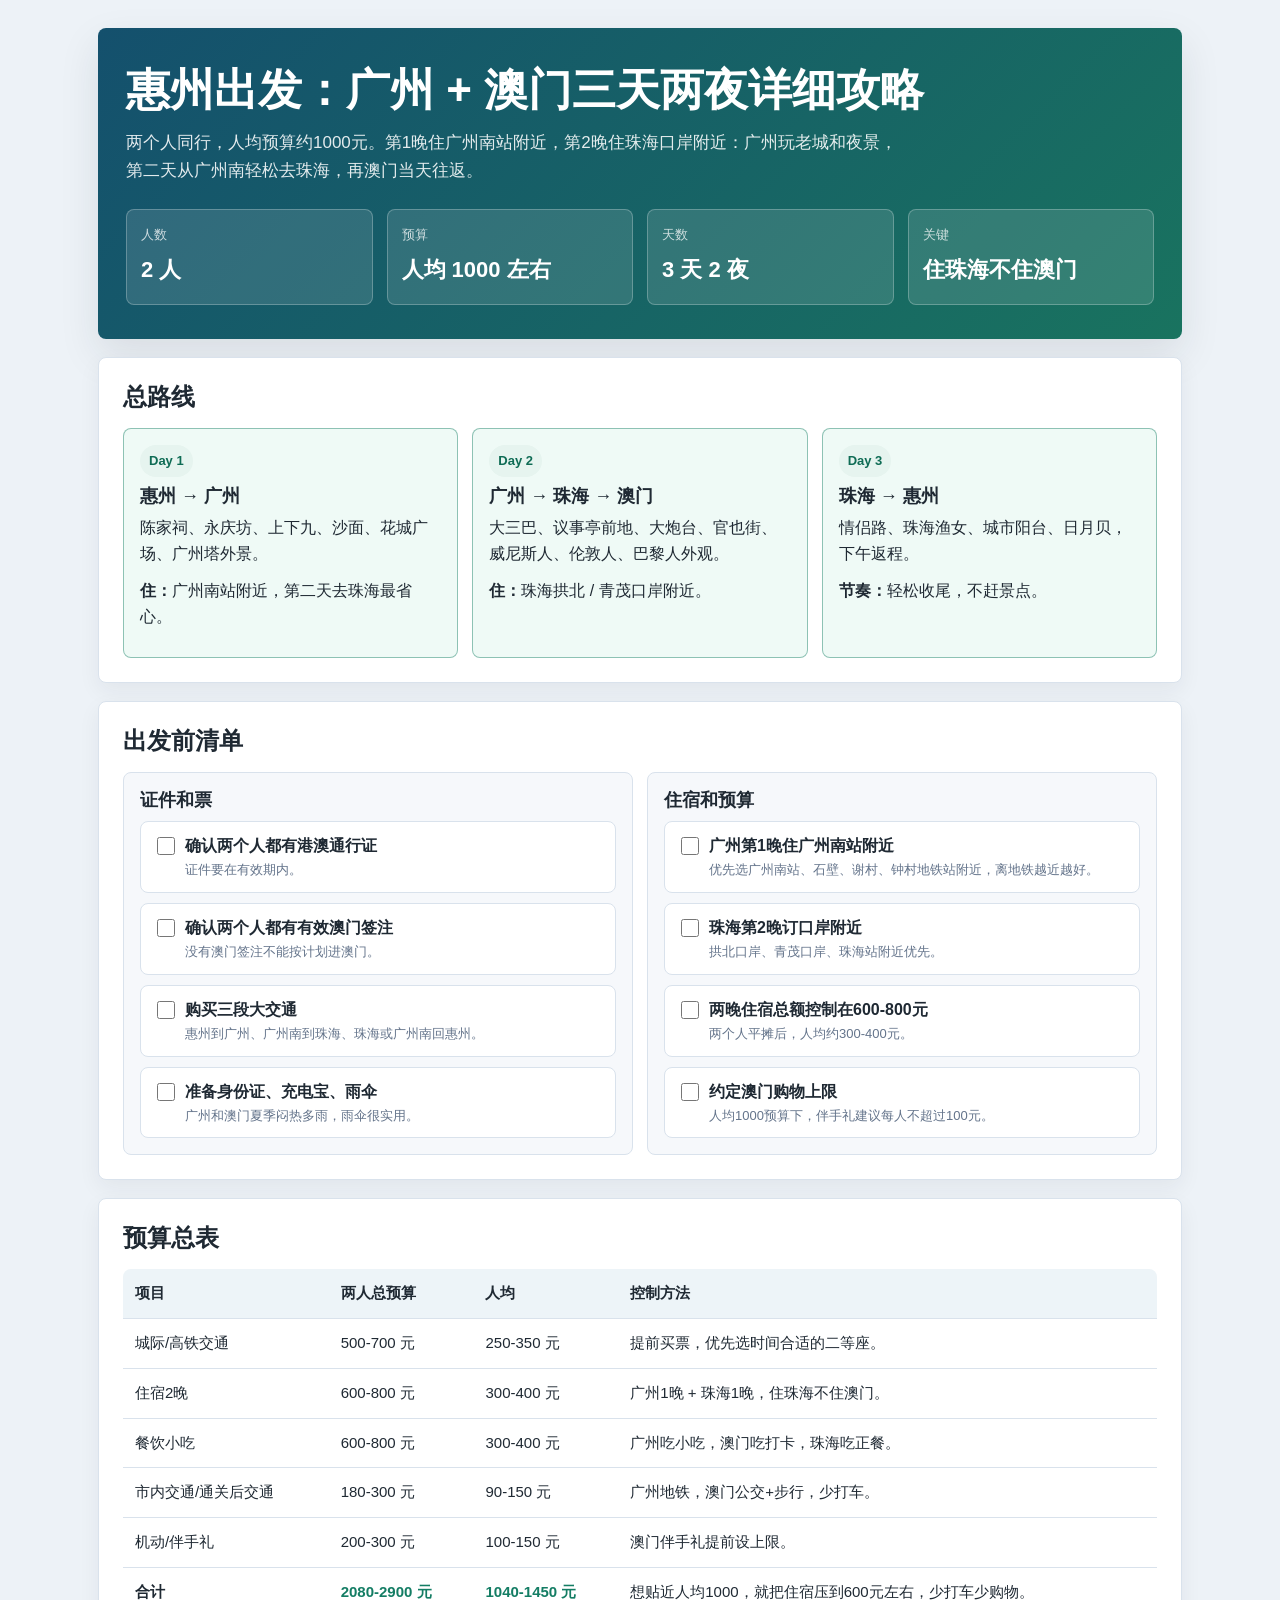
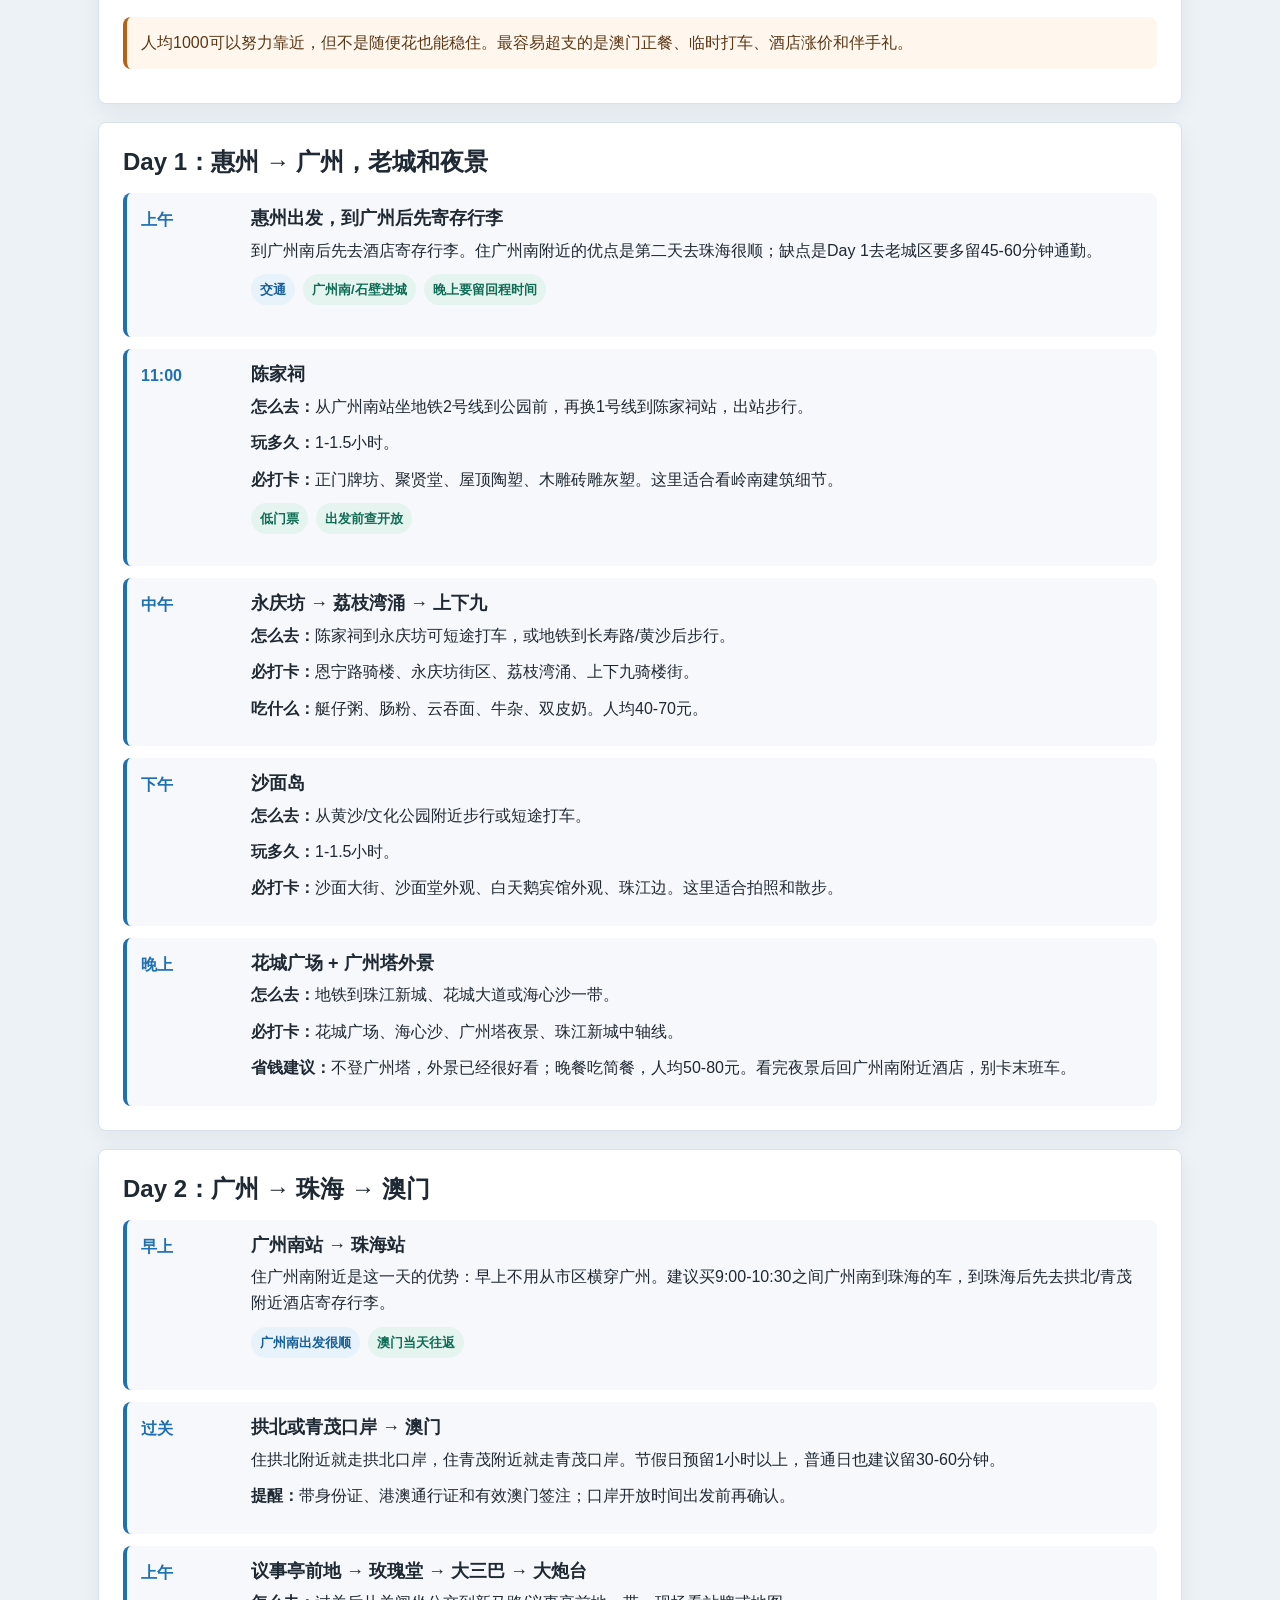
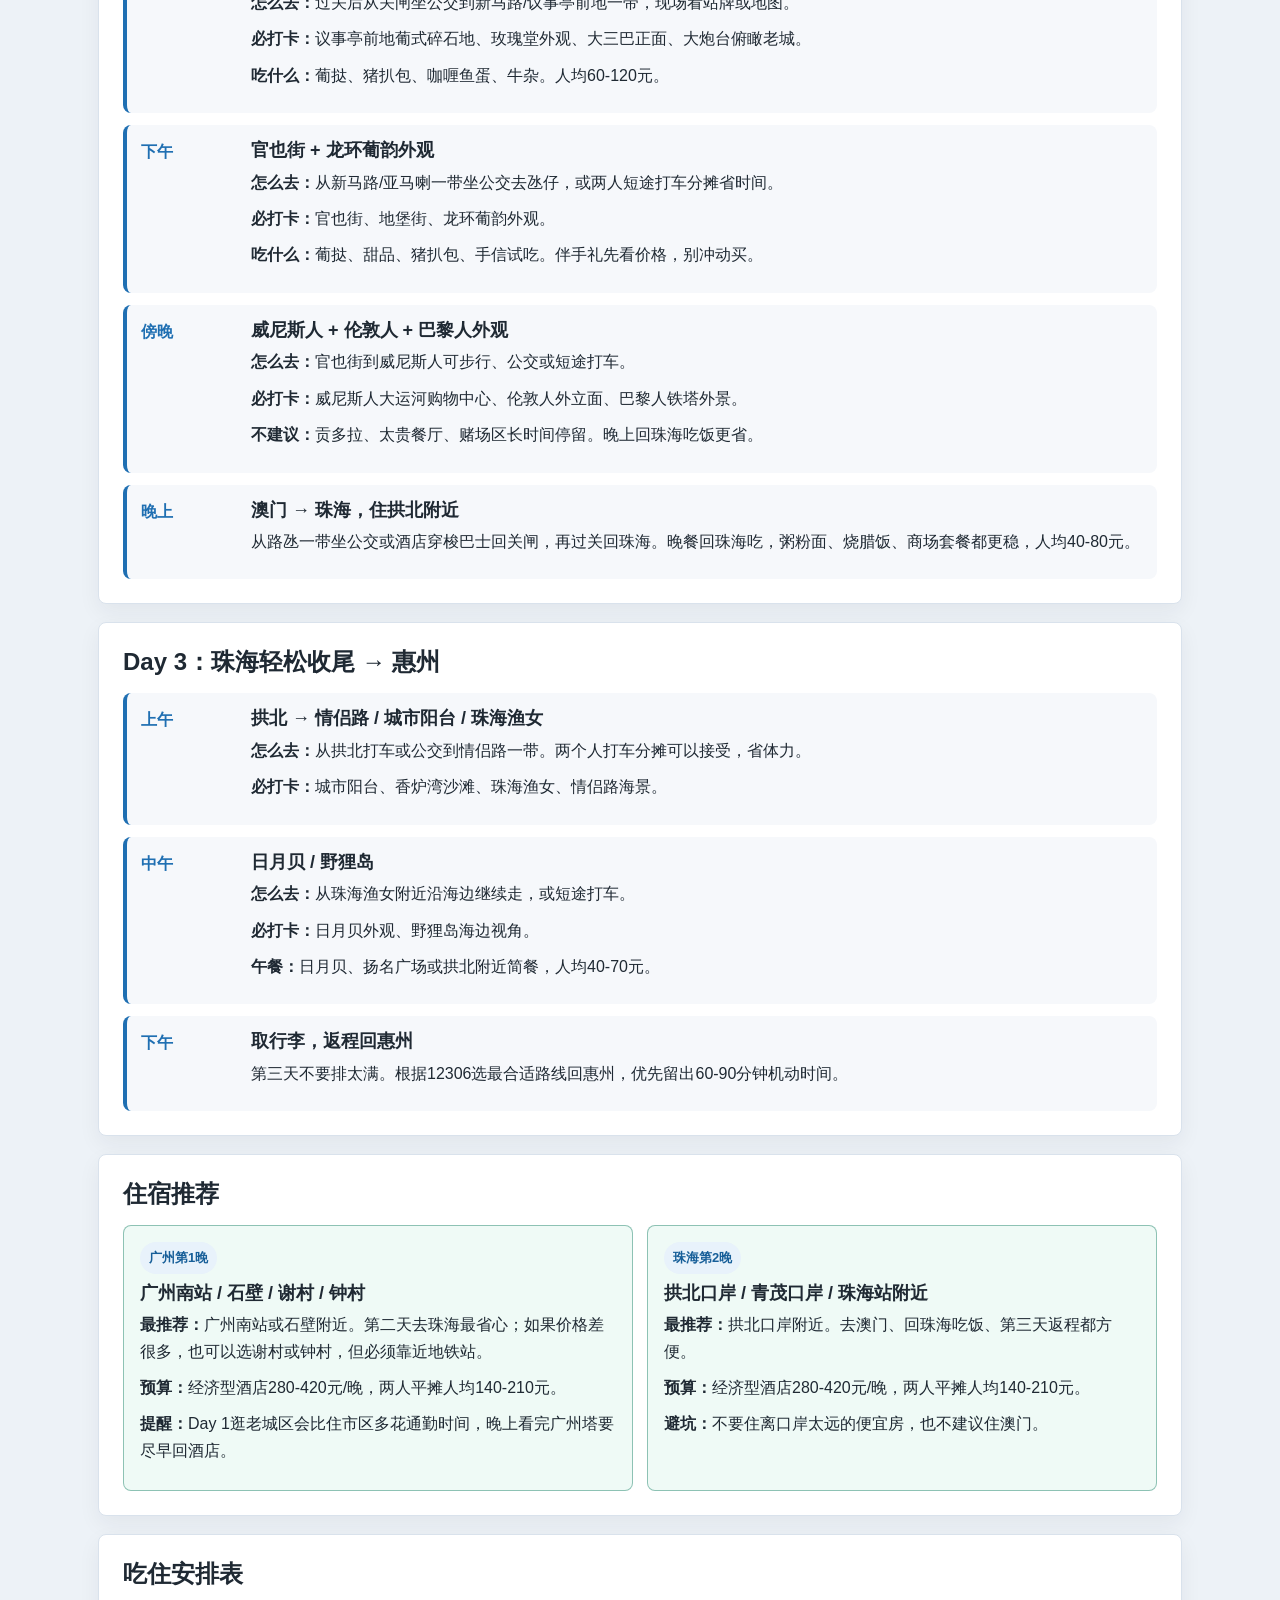
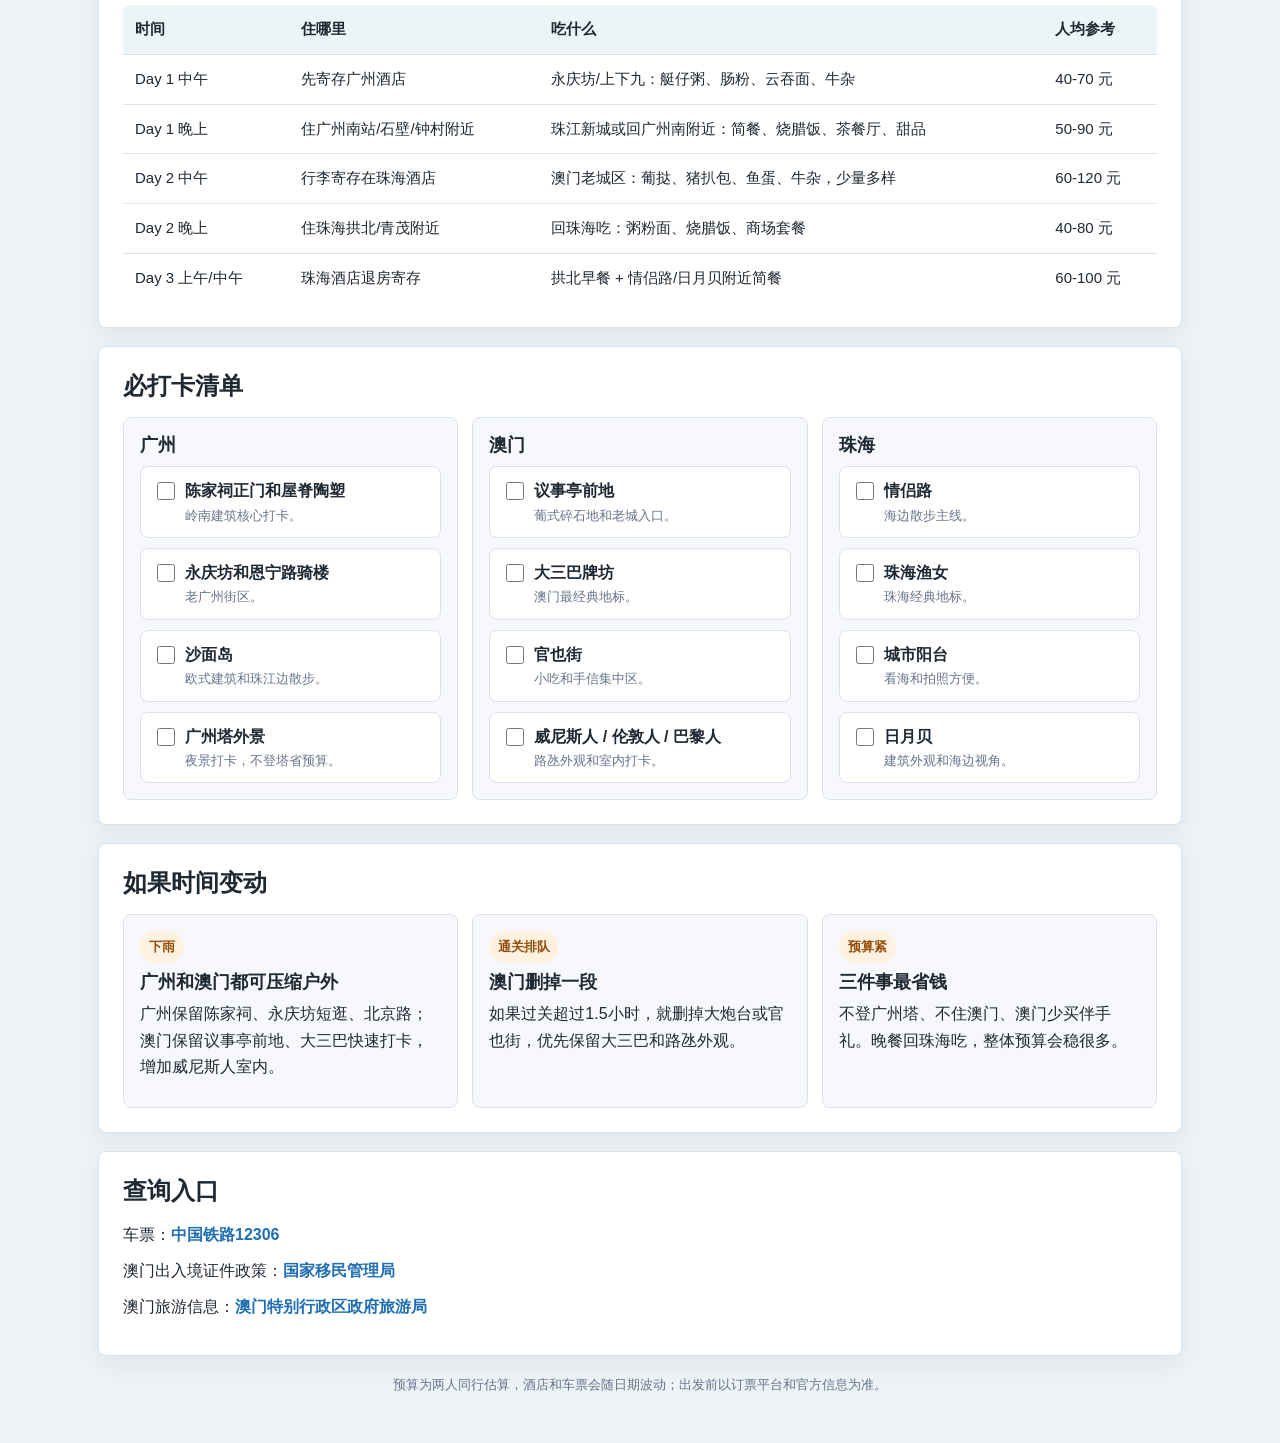
==== commit a9f2809f: "Adjust travel guide for Guangzhou South stay" ====
--- a/web/guangzhou-macau-budget-compare.html
+++ b/web/guangzhou-macau-budget-compare.html
@@ -322,7 +322,7 @@
   <main>
     <header>
       <h1>惠州出发：广州 + 澳门三天两夜详细攻略</h1>
-      <p class="subtitle">两个人同行，人均预算约1000元。路线按“广州1晚 + 珠海1晚 + 澳门当天往返”设计：广州玩老城和夜景，澳门走经典打卡，珠海轻松收尾。</p>
+      <p class="subtitle">两个人同行，人均预算约1000元。第1晚住广州南站附近，第2晚住珠海口岸附近：广州玩老城和夜景，第二天从广州南轻松去珠海，再澳门当天往返。</p>
       <div class="hero-grid">
         <div class="metric"><span>人数</span><strong>2 人</strong></div>
         <div class="metric"><span>预算</span><strong>人均 1000 左右</strong></div>
@@ -338,7 +338,7 @@
           <span class="tag">Day 1</span>
           <h3>惠州 → 广州</h3>
           <p>陈家祠、永庆坊、上下九、沙面、花城广场、广州塔外景。</p>
-          <p><strong>住：</strong>长寿路 / 黄沙 / 北京路 / 公园前。</p>
+          <p><strong>住：</strong>广州南站附近，第二天去珠海最省心。</p>
         </div>
         <div class="panel winner">
           <span class="tag">Day 2</span>
@@ -370,7 +370,7 @@
         <div class="panel">
           <h3>住宿和预算</h3>
           <div class="checklist">
-            <label class="task"><input type="checkbox"><span><strong>广州第1晚订老城区附近</strong><small>长寿路、黄沙、文化公园、北京路、公园前优先。</small></span></label>
+            <label class="task"><input type="checkbox"><span><strong>广州第1晚住广州南站附近</strong><small>优先选广州南站、石壁、谢村、钟村地铁站附近，离地铁越近越好。</small></span></label>
             <label class="task"><input type="checkbox"><span><strong>珠海第2晚订口岸附近</strong><small>拱北口岸、青茂口岸、珠海站附近优先。</small></span></label>
             <label class="task"><input type="checkbox"><span><strong>两晚住宿总额控制在600-800元</strong><small>两个人平摊后，人均约300-400元。</small></span></label>
             <label class="task"><input type="checkbox"><span><strong>约定澳门购物上限</strong><small>人均1000预算下，伴手礼建议每人不超过100元。</small></span></label>
@@ -439,15 +439,15 @@
           <div class="day">上午</div>
           <div>
             <h3>惠州出发，到广州后先寄存行李</h3>
-            <p>如果车次合适，优先到广州东；如果到广州南，就坐地铁2号线进市区。酒店建议订长寿路、黄沙、文化公园、北京路或公园前。</p>
-            <p><span class="tag blue">交通</span><span class="tag">12306买票</span><span class="tag">广州地铁进城</span></p>
+            <p>到广州南后先去酒店寄存行李。住广州南附近的优点是第二天去珠海很顺；缺点是Day 1去老城区要多留45-60分钟通勤。</p>
+            <p><span class="tag blue">交通</span><span class="tag">广州南/石壁进城</span><span class="tag">晚上要留回程时间</span></p>
           </div>
         </div>
         <div class="stop">
           <div class="day">11:00</div>
           <div>
             <h3>陈家祠</h3>
-            <p><strong>怎么去：</strong>地铁到陈家祠站，出站步行。</p>
+            <p><strong>怎么去：</strong>从广州南站坐地铁2号线到公园前，再换1号线到陈家祠站，出站步行。</p>
             <p><strong>玩多久：</strong>1-1.5小时。</p>
             <p><strong>必打卡：</strong>正门牌坊、聚贤堂、屋顶陶塑、木雕砖雕灰塑。这里适合看岭南建筑细节。</p>
             <p><span class="tag">低门票</span><span class="tag">出发前查开放</span></p>
@@ -477,7 +477,7 @@
             <h3>花城广场 + 广州塔外景</h3>
             <p><strong>怎么去：</strong>地铁到珠江新城、花城大道或海心沙一带。</p>
             <p><strong>必打卡：</strong>花城广场、海心沙、广州塔夜景、珠江新城中轴线。</p>
-            <p><strong>省钱建议：</strong>不登广州塔，外景已经很好看；晚餐吃简餐，人均50-80元。</p>
+            <p><strong>省钱建议：</strong>不登广州塔，外景已经很好看；晚餐吃简餐，人均50-80元。看完夜景后回广州南附近酒店，别卡末班车。</p>
           </div>
         </div>
       </div>
@@ -490,8 +490,8 @@
           <div class="day">早上</div>
           <div>
             <h3>广州南站 → 珠海站</h3>
-            <p>建议买9:00-10:30之间广州南到珠海的车，到珠海后先去拱北/青茂附近酒店寄存行李。</p>
-            <p><span class="tag blue">住拱北更顺</span><span class="tag">澳门当天往返</span></p>
+            <p>住广州南附近是这一天的优势：早上不用从市区横穿广州。建议买9:00-10:30之间广州南到珠海的车，到珠海后先去拱北/青茂附近酒店寄存行李。</p>
+            <p><span class="tag blue">广州南出发很顺</span><span class="tag">澳门当天往返</span></p>
           </div>
         </div>
         <div class="stop">
@@ -574,10 +574,10 @@
       <div class="grid-2">
         <div class="panel winner">
           <span class="tag blue">广州第1晚</span>
-          <h3>长寿路 / 黄沙 / 文化公园 / 北京路 / 公园前</h3>
-          <p><strong>最推荐：</strong>长寿路或黄沙。去陈家祠、永庆坊、上下九、沙面都顺，晚上吃东西方便。</p>
-          <p><strong>预算：</strong>经济型酒店300-400元/晚，两人平摊人均150-200元。</p>
-          <p><strong>下单关键词：</strong>近地铁、可寄存行李、独立卫浴、近两年装修、评分4.5以上。</p>
+          <h3>广州南站 / 石壁 / 谢村 / 钟村</h3>
+          <p><strong>最推荐：</strong>广州南站或石壁附近。第二天去珠海最省心；如果价格差很多，也可以选谢村或钟村，但必须靠近地铁站。</p>
+          <p><strong>预算：</strong>经济型酒店280-420元/晚，两人平摊人均140-210元。</p>
+          <p><strong>提醒：</strong>Day 1逛老城区会比住市区多花通勤时间，晚上看完广州塔要尽早回酒店。</p>
         </div>
         <div class="panel winner">
           <span class="tag blue">珠海第2晚</span>
@@ -609,8 +609,8 @@
           </tr>
           <tr>
             <td>Day 1 晚上</td>
-            <td>住广州长寿路/黄沙/北京路</td>
-            <td>北京路/公园前：煲仔饭、烧腊饭、茶餐厅简餐、甜品</td>
+            <td>住广州南站/石壁/钟村附近</td>
+            <td>珠江新城或回广州南附近：简餐、烧腊饭、茶餐厅、甜品</td>
             <td>50-90 元</td>
           </tr>
           <tr>
